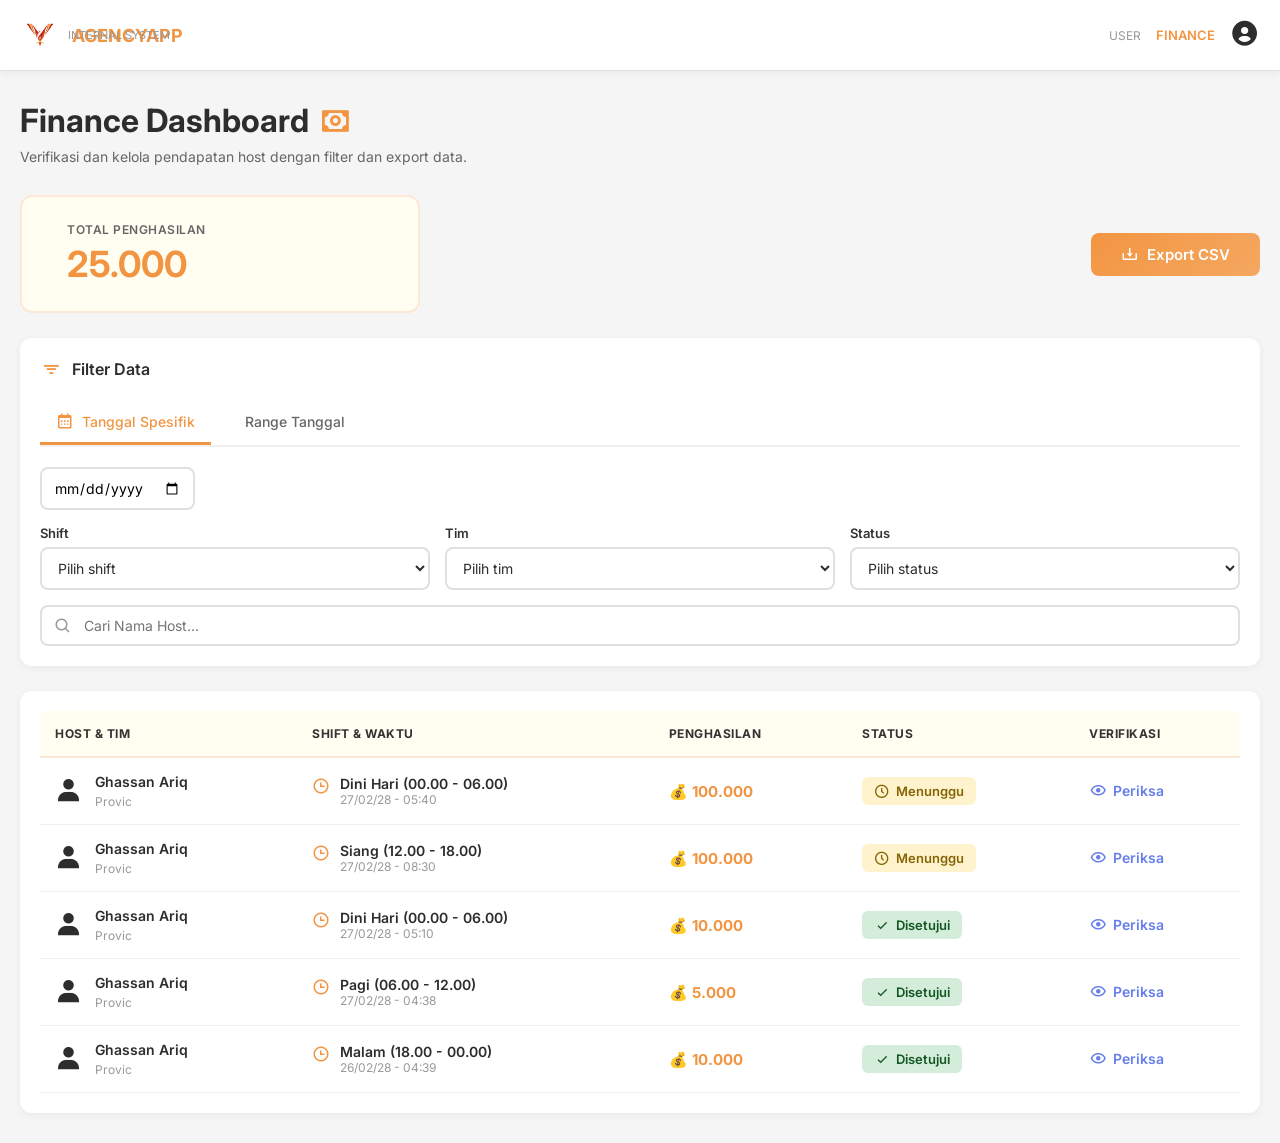
==== finance/index.html @ 7f0474d9 "feat: fix login component bugs" ====
<!DOCTYPE html>
<html lang="en">
<head>
    <meta charset="UTF-8">
    <meta name="viewport" content="width=device-width, initial-scale=1.0">
    <meta name="description" content="Finance Dashboard">
    <title>Finance Dashboard</title>
    <link rel="stylesheet" href="../style/finance.css">
    <link href="https://cdn.boxicons.com/css/boxicons.min.css" rel="stylesheet">
</head>
<body>
    <div class="navbar">
        <div class="navbar-container">
            <div class="navbar-logo">
                <img src="../assets/vermil-logo.png" alt="Vermil Logo" class="logo-img">
                <span>AGENCYAPP</span>
                <p class="navbar-subtitle">INTERNAL SYSTEM</p>
            </div>
            <div class="navbar-right">
                <span class="user-label">User</span>
                <span class="user-name">FINANCE</span>
                <div class="user-avatar">
                    <i class='bx bxs-user-circle'></i>
                </div>
            </div>
        </div>
    </div>

    <div class="container">
        <div class="header">
            <h1>Finance Dashboard <i class='bx bx-money'></i></h1>
            <p class="header-subtitle">Verifikasi dan kelola pendapatan host dengan filter dan export data.</p>
        </div>

        <div class="content">
            <div class="top-section">
                <div class="card total-card">
                    <div class="card-icon">
                        <i class='bx bxs-gem'></i>
                    </div>
                    <div class="card-content">
                        <p class="card-label">TOTAL PENGHASILAN</p>
                        <h2 class="card-amount">25.000</h2>
                    </div>
                </div>

                <button class="export-btn">
                    <i class='bx bx-download'></i>
                    Export CSV
                </button>
            </div>

            <div class="filter-section">
                <div class="filter-header">
                    <i class='bx bx-filter'></i>
                    <h3>Filter Data</h3>
                </div>

                <div class="filter-tabs">
                    <button class="filter-tab active">
                        <i class='bx bx-calendar'></i>
                        Tanggal Spesifik
                    </button>
                    <button class="filter-tab">
                        <i class='bx bx-range'></i>
                        Range Tanggal
                    </button>
                </div>

                <div class="filter-content">
                    <div class="date-input-group">
                        <input type="date" placeholder="Pilih Tanggal" class="date-input">
                    </div>

                    <div class="filter-row">
                        <div class="filter-group">
                            <label>Shift</label>
                            <select class="filter-select">
                                <option>Pilih shift</option>
                                <option>Dini Hari (00.00 - 06.00)</option>
                                <option>Siang (12.00 - 18.00)</option>
                                <option>Malam (18.00 - 00.00)</option>
                            </select>
                        </div>

                        <div class="filter-group">
                            <label>Tim</label>
                            <select class="filter-select">
                                <option>Pilih tim</option>
                                <option>Tim A</option>
                                <option>Tim B</option>
                                <option>Tim C</option>
                            </select>
                        </div>

                        <div class="filter-group">
                            <label>Status</label>
                            <select class="filter-select">
                                <option>Pilih status</option>
                                <option>Menunggu</option>
                                <option>Disetujui</option>
                                <option>Ditolak</option>
                            </select>
                        </div>
                    </div>

                    <div class="search-box">
                        <i class='bx bx-search'></i>
                        <input type="text" placeholder="Cari Nama Host..." class="search-input">
                    </div>
                </div>
            </div>

            <div class="table-section">
                <table class="data-table">
                    <thead>
                        <tr>
                            <th>HOST & TIM</th>
                            <th>SHIFT & WAKTU</th>
                            <th>PENGHASILAN</th>
                            <th>STATUS</th>
                            <th>VERIFIKASI</th>
                        </tr>
                    </thead>
                    <tbody>
                        <tr>
                            <td class="host-cell">
                                <i class='bx bxs-user'></i>
                                <div class="host-info">
                                    <span class="host-name">Ghassan Ariq</span>
                                    <span class="host-team">Provic</span>
                                </div>
                            </td>
                            <td>
                                <div class="shift-info">
                                    <i class='bx bx-time'></i>
                                    <div>
                                        <p class="shift-name">Dini Hari (00.00 - 06.00)</p>
                                        <p class="shift-time">27/02/28 - 05:40</p>
                                    </div>
                                </div>
                            </td>
                            <td>
                                <span class="amount">💰 100.000</span>
                            </td>
                            <td>
                                <span class="status pending">
                                    <i class='bx bx-time-five'></i>
                                    Menunggu
                                </span>
                            </td>
                            <td>
                                <span class="verify">
                                    <i class='bx bx-show'></i>
                                    Periksa
                                </span>
                            </td>
                        </tr>
                        <tr>
                            <td class="host-cell">
                                <i class='bx bxs-user'></i>
                                <div class="host-info">
                                    <span class="host-name">Ghassan Ariq</span>
                                    <span class="host-team">Provic</span>
                                </div>
                            </td>
                            <td>
                                <div class="shift-info">
                                    <i class='bx bx-time'></i>
                                    <div>
                                        <p class="shift-name">Siang (12.00 - 18.00)</p>
                                        <p class="shift-time">27/02/28 - 08:30</p>
                                    </div>
                                </div>
                            </td>
                            <td>
                                <span class="amount">💰 100.000</span>
                            </td>
                            <td>
                                <span class="status pending">
                                    <i class='bx bx-time-five'></i>
                                    Menunggu
                                </span>
                            </td>
                            <td>
                                <span class="verify">
                                    <i class='bx bx-show'></i>
                                    Periksa
                                </span>
                            </td>
                        </tr>
                        <tr>
                            <td class="host-cell">
                                <i class='bx bxs-user'></i>
                                <div class="host-info">
                                    <span class="host-name">Ghassan Ariq</span>
                                    <span class="host-team">Provic</span>
                                </div>
                            </td>
                            <td>
                                <div class="shift-info">
                                    <i class='bx bx-time'></i>
                                    <div>
                                        <p class="shift-name">Dini Hari (00.00 - 06.00)</p>
                                        <p class="shift-time">27/02/28 - 05:10</p>
                                    </div>
                                </div>
                            </td>
                            <td>
                                <span class="amount">💰 10.000</span>
                            </td>
                            <td>
                                <span class="status approved">
                                    <i class='bx bx-check'></i>
                                    Disetujui
                                </span>
                            </td>
                            <td>
                                <span class="verify">
                                    <i class='bx bx-show'></i>
                                    Periksa
                                </span>
                            </td>
                        </tr>
                        <tr>
                            <td class="host-cell">
                                <i class='bx bxs-user'></i>
                                <div class="host-info">
                                    <span class="host-name">Ghassan Ariq</span>
                                    <span class="host-team">Provic</span>
                                </div>
                            </td>
                            <td>
                                <div class="shift-info">
                                    <i class='bx bx-time'></i>
                                    <div>
                                        <p class="shift-name">Pagi (06.00 - 12.00)</p>
                                        <p class="shift-time">27/02/28 - 04:38</p>
                                    </div>
                                </div>
                            </td>
                            <td>
                                <span class="amount">💰 5.000</span>
                            </td>
                            <td>
                                <span class="status approved">
                                    <i class='bx bx-check'></i>
                                    Disetujui
                                </span>
                            </td>
                            <td>
                                <span class="verify">
                                    <i class='bx bx-show'></i>
                                    Periksa
                                </span>
                            </td>
                        </tr>
                        <tr>
                            <td class="host-cell">
                                <i class='bx bxs-user'></i>
                                <div class="host-info">
                                    <span class="host-name">Ghassan Ariq</span>
                                    <span class="host-team">Provic</span>
                                </div>
                            </td>
                            <td>
                                <div class="shift-info">
                                    <i class='bx bx-time'></i>
                                    <div>
                                        <p class="shift-name">Malam (18.00 - 00.00)</p>
                                        <p class="shift-time">26/02/28 - 04:39</p>
                                    </div>
                                </div>
                            </td>
                            <td>
                                <span class="amount">💰 10.000</span>
                            </td>
                            <td>
                                <span class="status approved">
                                    <i class='bx bx-check'></i>
                                    Disetujui
                                </span>
                            </td>
                            <td>
                                <span class="verify">
                                    <i class='bx bx-show'></i>
                                    Periksa
                                </span>
                            </td>
                        </tr>
                    </tbody>
                </table>
            </div>
        </div>
    </div>

    <script>
        const filterTabs = document.querySelectorAll('.filter-tab');
        filterTabs.forEach(tab => {
            tab.addEventListener('click', function() {
                filterTabs.forEach(t => t.classList.remove('active'));
                this.classList.add('active');
            });
        });
    </script>
</body>
</html>
---- style/finance.css ----
@import url('https://fonts.googleapis.com/css2?family=Inter:wght@400;500;600;700&display=swap');

* {
    margin: 0;
    padding: 0;
    box-sizing: border-box;
    font-family: 'Inter', sans-serif;
}

body {
    background: #f5f5f5;
    color: #2d2d2d;
}

.navbar {
    background: #fff;
    border-bottom: 1px solid #e0e0e0;
    padding: 0;
    position: sticky;
    top: 0;
    z-index: 1000;
    box-shadow: 0 2px 8px rgba(0, 0, 0, 0.05);
}

.navbar-container {
    max-width: 1400px;
    margin: 0 auto;
    padding: 15px 20px;
    display: flex;
    justify-content: space-between;
    align-items: center;
}

.navbar-logo {
    display: flex;
    align-items: center;
    gap: 12px;
}

.logo-img {
    height: 40px;
    width: auto;
}

.navbar-logo span {
    font-size: 18px;
    font-weight: 700;
    color: #F29542;
}

.navbar-subtitle {
    font-size: 11px;
    color: #999;
    margin: 0;
    position: absolute;
    top: 28px;
    left: 68px;
}

.navbar-right {
    display: flex;
    align-items: center;
    gap: 15px;
}

.user-label {
    font-size: 12px;
    color: #999;
    text-transform: uppercase;
}

.user-name {
    font-size: 13px;
    font-weight: 600;
    color: #F29542;
}

.user-avatar {
    font-size: 30px;
    color: #2d2d2d;
    cursor: pointer;
    transition: color 0.3s ease;
}

.user-avatar:hover {
    color: #F29542;
}

.container {
    max-width: 1400px;
    margin: 0 auto;
    padding: 30px 20px;
}

.header {
    margin-bottom: 30px;
}

.header h1 {
    font-size: 32px;
    font-weight: 700;
    margin-bottom: 8px;
    display: flex;
    align-items: center;
    gap: 10px;
}

.header h1 i {
    color: #F29542;
    font-size: 32px;
}

.header-subtitle {
    color: #666;
    font-size: 14px;
}

.content {
    display: flex;
    flex-direction: column;
    gap: 25px;
}

.top-section {
    display: flex;
    justify-content: space-between;
    align-items: center;
    gap: 20px;
}

.total-card {
    background: #fffef0;
    border: 2px solid #fde8d8;
    padding: 25px;
    border-radius: 12px;
    display: flex;
    align-items: center;
    gap: 20px;
    flex: 1;
    max-width: 400px;
}

.card-icon {
    font-size: 48px;
    color: #667eea;
}

.card-content {
    flex: 1;
}

.card-label {
    font-size: 12px;
    color: #666;
    text-transform: uppercase;
    font-weight: 600;
    margin-bottom: 5px;
    letter-spacing: 0.5px;
}

.card-amount {
    font-size: 36px;
    font-weight: 700;
    color: #F29542;
}

.export-btn {
    background: linear-gradient(135deg, #F29542 0%, #F5A860 100%);
    color: #fff;
    border: none;
    padding: 12px 30px;
    border-radius: 8px;
    font-size: 15px;
    font-weight: 600;
    cursor: pointer;
    transition: all 0.3s ease;
    display: flex;
    align-items: center;
    gap: 8px;
}

.export-btn:hover {
    background: linear-gradient(135deg, #E6803A 0%, #E89850 100%);
    transform: translateY(-2px);
    box-shadow: 0 4px 15px rgba(242, 149, 66, 0.3);
}

.export-btn:active {
    transform: translateY(0);
}

.export-btn i {
    font-size: 18px;
}

.filter-section {
    background: #fff;
    border-radius: 12px;
    padding: 20px;
    box-shadow: 0 2px 8px rgba(0, 0, 0, 0.05);
}

.filter-header {
    display: flex;
    align-items: center;
    gap: 10px;
    margin-bottom: 20px;
}

.filter-header i {
    font-size: 22px;
    color: #F29542;
}

.filter-header h3 {
    font-size: 16px;
    font-weight: 600;
}

.filter-tabs {
    display: flex;
    gap: 10px;
    margin-bottom: 20px;
    border-bottom: 2px solid #f0f0f0;
}

.filter-tab {
    background: none;
    border: none;
    padding: 12px 16px;
    border-bottom: 3px solid transparent;
    cursor: pointer;
    font-size: 14px;
    font-weight: 500;
    color: #666;
    transition: all 0.3s ease;
    display: flex;
    align-items: center;
    gap: 8px;
}

.filter-tab i {
    font-size: 18px;
}

.filter-tab:hover {
    color: #F29542;
}

.filter-tab.active {
    color: #F29542;
    border-bottom-color: #F29542;
}

.filter-content {
    display: flex;
    flex-direction: column;
    gap: 15px;
}

.date-input-group {
    display: flex;
    gap: 10px;
}

.date-input {
    padding: 10px 12px;
    border: 2px solid #e0e0e0;
    border-radius: 8px;
    font-size: 14px;
    transition: all 0.3s ease;
    cursor: pointer;
}

.date-input:focus {
    outline: none;
    border-color: #F29542;
    box-shadow: 0 0 0 3px rgba(242, 149, 66, 0.1);
}

.filter-row {
    display: grid;
    grid-template-columns: repeat(auto-fit, minmax(200px, 1fr));
    gap: 15px;
}

.filter-group {
    display: flex;
    flex-direction: column;
    gap: 6px;
}

.filter-group label {
    font-size: 13px;
    font-weight: 600;
    color: #333;
}

.filter-select {
    padding: 10px 12px;
    border: 2px solid #e0e0e0;
    border-radius: 8px;
    font-size: 14px;
    background: #fff;
    cursor: pointer;
    transition: all 0.3s ease;
    color: #2d2d2d;
}

.filter-select:focus {
    outline: none;
    border-color: #F29542;
    box-shadow: 0 0 0 3px rgba(242, 149, 66, 0.1);
}

.filter-select:hover {
    border-color: #F29542;
}

.search-box {
    display: flex;
    align-items: center;
    border: 2px solid #e0e0e0;
    border-radius: 8px;
    padding: 0 12px;
    transition: all 0.3s ease;
}

.search-box:focus-within {
    border-color: #F29542;
    box-shadow: 0 0 0 3px rgba(242, 149, 66, 0.1);
}

.search-box i {
    color: #999;
    font-size: 18px;
}

.search-input {
    flex: 1;
    border: none;
    padding: 10px 12px;
    font-size: 14px;
    outline: none;
    background: transparent;
}

.table-section {
    background: #fff;
    border-radius: 12px;
    padding: 20px;
    box-shadow: 0 2px 8px rgba(0, 0, 0, 0.05);
    overflow-x: auto;
}

.data-table {
    width: 100%;
    border-collapse: collapse;
}

.data-table thead {
    background: #fffef0;
    border-bottom: 2px solid #fde8d8;
}

.data-table th {
    padding: 15px;
    text-align: left;
    font-size: 12px;
    font-weight: 700;
    color: #333;
    text-transform: uppercase;
    letter-spacing: 0.5px;
}

.data-table tbody tr {
    border-bottom: 1px solid #f0f0f0;
    transition: background 0.2s ease;
}

.data-table tbody tr:hover {
    background: #fafaf9;
}

.data-table td {
    padding: 15px;
    font-size: 14px;
}

.host-cell {
    display: flex;
    align-items: center;
    gap: 12px;
}

.host-cell i {
    font-size: 28px;
    color: #2d2d2d;
}

.host-info {
    display: flex;
    flex-direction: column;
    gap: 4px;
}

.host-name {
    font-weight: 600;
    color: #2d2d2d;
}

.host-team {
    font-size: 12px;
    color: #999;
}

.shift-info {
    display: flex;
    align-items: flex-start;
    gap: 10px;
}

.shift-info i {
    font-size: 18px;
    color: #F29542;
    flex-shrink: 0;
    margin-top: 2px;
}

.shift-name {
    font-weight: 600;
    color: #2d2d2d;
}

.shift-time {
    font-size: 12px;
    color: #999;
}

.amount {
    font-weight: 700;
    color: #F29542;
    font-size: 15px;
}

.status {
    display: inline-flex;
    align-items: center;
    gap: 6px;
    padding: 6px 12px;
    border-radius: 6px;
    font-size: 13px;
    font-weight: 600;
}

.status i {
    font-size: 16px;
}

.status.pending {
    background: #fff3cd;
    color: #856404;
}

.status.approved {
    background: #d4edda;
    color: #155724;
}

.status.rejected {
    background: #f8d7da;
    color: #721c24;
}

.verify {
    display: inline-flex;
    align-items: center;
    gap: 6px;
    color: #667eea;
    cursor: pointer;
    font-weight: 600;
    transition: all 0.3s ease;
}

.verify:hover {
    color: #F29542;
    transform: scale(1.05);
}

.verify i {
    font-size: 18px;
}

@media (max-width: 1024px) {
    .container {
        padding: 20px 15px;
    }

    .header h1 {
        font-size: 28px;
    }

    .top-section {
        flex-direction: column;
        align-items: stretch;
    }

    .total-card {
        max-width: none;
    }

    .filter-row {
        grid-template-columns: repeat(2, 1fr);
    }

    .data-table th,
    .data-table td {
        padding: 12px;
        font-size: 13px;
    }
}

@media (max-width: 768px) {
    .navbar-container {
        padding: 12px 15px;
    }

    .navbar-logo span {
        font-size: 16px;
    }

    .navbar-subtitle {
        display: none;
    }

    .navbar-right {
        gap: 10px;
    }

    .user-label {
        display: none;
    }

    .header h1 {
        font-size: 24px;
    }

    .header-subtitle {
        font-size: 12px;
    }

    .top-section {
        gap: 15px;
    }

    .total-card {
        padding: 15px;
        gap: 15px;
    }

    .card-icon {
        font-size: 40px;
    }

    .card-amount {
        font-size: 28px;
    }

    .export-btn {
        padding: 10px 20px;
        font-size: 13px;
    }

    .filter-row {
        grid-template-columns: 1fr;
    }

    .data-table {
        font-size: 12px;
    }

    .data-table th,
    .data-table td {
        padding: 10px;
        font-size: 12px;
    }

    .host-cell {
        flex-direction: column;
        align-items: flex-start;
    }

    .host-cell i {
        font-size: 22px;
    }

    .shift-info {
        flex-direction: column;
        gap: 6px;
    }

    .shift-info i {
        display: none;
    }

    .filter-tabs {
        flex-wrap: wrap;
    }

    .filter-tab {
        padding: 8px 12px;
        font-size: 12px;
    }
}

@media (max-width: 480px) {
    .container {
        padding: 15px 12px;
    }

    .header {
        margin-bottom: 20px;
    }

    .header h1 {
        font-size: 20px;
    }

    .header-subtitle {
        font-size: 11px;
    }

    .top-section {
        flex-direction: column;
        gap: 12px;
    }

    .total-card {
        padding: 12px;
        gap: 10px;
        flex-direction: column;
        text-align: center;
    }

    .card-icon {
        font-size: 32px;
    }

    .card-amount {
        font-size: 24px;
    }

    .export-btn {
        width: 100%;
        padding: 10px 15px;
        font-size: 12px;
        justify-content: center;
    }

    .filter-section {
        padding: 15px;
    }

    .filter-header h3 {
        font-size: 14px;
    }

    .filter-tabs {
        gap: 8px;
    }

    .filter-tab {
        padding: 8px 12px;
        font-size: 11px;
    }

    .filter-row {
        grid-template-columns: 1fr;
        gap: 12px;
    }

    .table-section {
        padding: 15px;
    }

    .data-table {
        font-size: 11px;
    }

    .data-table th,
    .data-table td {
        padding: 8px 6px;
    }

    .host-name {
        font-size: 13px;
    }

    .host-team {
        font-size: 11px;
    }

    .shift-name {
        font-size: 13px;
    }

    .shift-time {
        font-size: 11px;
    }

    .amount {
        font-size: 13px;
    }

    .status {
        padding: 4px 8px;
        font-size: 11px;
    }

    .verify {
        font-size: 12px;
    }
}
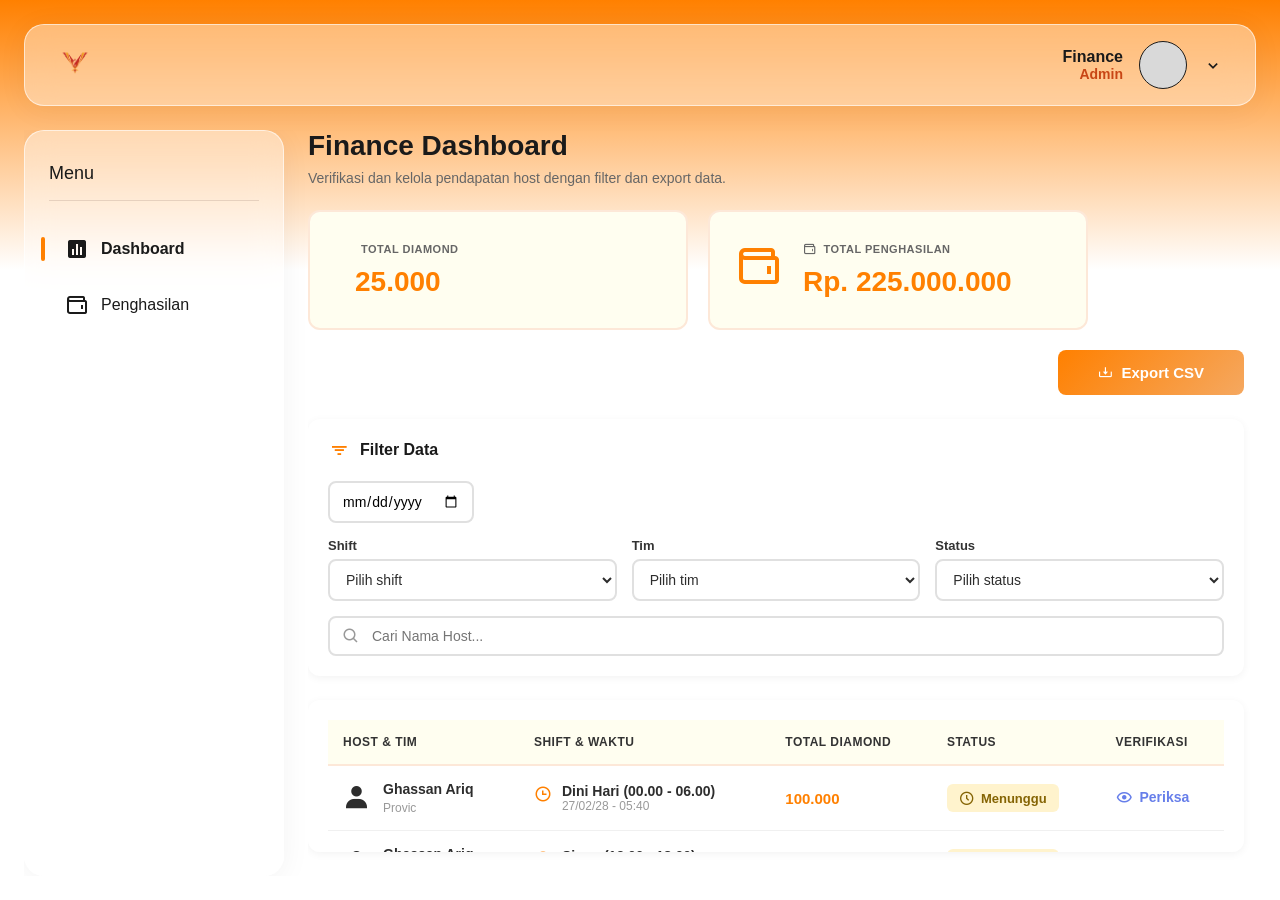
==== commit fff070c2: "feat: added finance pages, dashboard, penghasilan, etc." ====
--- a/finance/index.html
+++ b/finance/index.html
@@ -6,300 +6,455 @@
     <meta name="description" content="Finance Dashboard">
     <title>Finance Dashboard</title>
     <link rel="stylesheet" href="../style/finance.css">
-    <link href="https://cdn.boxicons.com/css/boxicons.min.css" rel="stylesheet">
+    <link href="https://unpkg.com/boxicons@2.1.4/css/boxicons.min.css" rel="stylesheet">
 </head>
 <body>
-    <div class="navbar">
-        <div class="navbar-container">
-            <div class="navbar-logo">
-                <img src="../assets/vermil-logo.png" alt="Vermil Logo" class="logo-img">
-                <span>AGENCYAPP</span>
-                <p class="navbar-subtitle">INTERNAL SYSTEM</p>
+    <div class="dashboard">
+        <header class="topbar">
+            <div class="logo-area" style="display: flex; align-items: center; gap: 12px;">
+                <i class='bx bx-menu menu-toggle' id="mobile-menu-btn" onclick="toggleSidebar()" style="display: none; font-size: 28px; cursor: pointer;"></i>
+                
+                <div class="logo">
+                    <img src="../assets/vermil-logo.png" alt="Vermil Logo" />
+                </div>
             </div>
-            <div class="navbar-right">
-                <span class="user-label">User</span>
-                <span class="user-name">FINANCE</span>
-                <div class="user-avatar">
-                    <i class='bx bxs-user-circle'></i>
-                </div>
+
+            <div class="profile-section">
+                <div class="profile-text">
+                    <span class="name">Finance</span>
+                    <span class="role">Admin</span>
+                </div>
+                <div class="avatar"></div>
+                <i class="bx bx-chevron-down icon-dropdown"></i>
             </div>
+        </header>
+
+        <div class="main-layout">
+            <aside class="sidebar">
+                <h3 class="menu-title">Menu</h3>
+                <hr class="divider" />
+                <nav>
+                    <ul class="nav-list">
+                        <li class="nav-item active" data-tab="dashboard">
+                            <i class="bx bxs-bar-chart-square nav-icon"></i> Dashboard
+                        </li>
+                        <li class="nav-item" data-tab="penghasilan">
+                            <i class="bx bx-wallet nav-icon"></i> Penghasilan
+                        </li>
+                    </ul>
+                </nav>
+            </aside>
+
+            <main class="content">
+                <div class="header">
+                    <h1><span class="tab-content-title">Finance Dashboard</span> <i class='bx bx-gem'></i></h1>
+                    <p class="header-subtitle">Verifikasi dan kelola pendapatan host dengan filter dan export data.</p>
+                </div>
+
+                <div class="top-section dashboard-view">
+                    <div class="card total-card">
+                        <div class="card-icon">
+                            <i class='bx bx-gem'></i>
+                        </div>
+                        <div class="card-content">
+                            <p class="card-label"><i class='bx bx-gem'></i> TOTAL DIAMOND</p>
+                            <h2 class="card-amount">25.000</h2>
+                        </div>
+                    </div>
+
+                    <div class="card total-card">
+                        <div class="card-icon">
+                            <i class='bx bx-wallet'></i>
+                        </div>
+                        <div class="card-content">
+                            <p class="card-label"><i class='bx bx-wallet'></i> TOTAL PENGHASILAN</p>
+                            <h2 class="card-amount">Rp. 225.000.000</h2>
+                        </div>
+                    </div>
+
+                    <button class="export-btn">
+                        <i class='bx bx-download'></i>
+                        Export CSV
+                    </button>
+                </div>
+
+                <div class="top-section penghasilan-view" style="display: none;">
+                    <div class="card total-card">
+                        <div class="card-icon">
+                            <i class='bx bx-wallet'></i>
+                        </div>
+                        <div class="card-content">
+                            <p class="card-label"><i class='bx bx-wallet'></i> TOTAL PENGHASILAN BULAN INI</p>
+                            <h2 class="card-amount">Rp. 225.000.000</h2>
+                        </div>
+                    </div>
+                </div>
+
+                <div class="filter-section dashboard-view">
+                    <div class="filter-header">
+                        <i class='bx bx-filter'></i>
+                        <h3>Filter Data</h3>
+                    </div>
+
+                    <div class="filter-content">
+                        <div class="date-input-group">
+                            <input type="date" placeholder="Pilih Tanggal" class="date-input">
+                        </div>
+
+                        <div class="filter-row">
+                            <div class="filter-group">
+                                <label>Shift</label>
+                                <select class="filter-select">
+                                    <option>Pilih shift</option>
+                                    <option>Dini Hari (00.00 - 06.00)</option>
+                                    <option>Siang (12.00 - 18.00)</option>
+                                    <option>Malam (18.00 - 00.00)</option>
+                                </select>
+                            </div>
+
+                            <div class="filter-group">
+                                <label>Tim</label>
+                                <select class="filter-select">
+                                    <option>Pilih tim</option>
+                                    <option>Tim A</option>
+                                    <option>Tim B</option>
+                                    <option>Tim C</option>
+                                </select>
+                            </div>
+
+                            <div class="filter-group">
+                                <label>Status</label>
+                                <select class="filter-select">
+                                    <option>Pilih status</option>
+                                    <option>Menunggu</option>
+                                    <option>Disetujui</option>
+                                    <option>Ditolak</option>
+                                </select>
+                            </div>
+                        </div>
+
+                        <div class="search-box">
+                            <i class='bx bx-search'></i>
+                            <input type="text" placeholder="Cari Nama Host..." class="search-input">
+                        </div>
+                    </div>
+                </div>
+
+                <div class="table-section dashboard-view">
+                    <table class="data-table">
+                        <thead>
+                            <tr>
+                                <th>HOST & TIM</th>
+                                <th>SHIFT & WAKTU</th>
+                                <th>TOTAL DIAMOND</th>
+                                <th>STATUS</th>
+                                <th>VERIFIKASI</th>
+                            </tr>
+                        </thead>
+                        <tbody>
+                            <tr>
+                                <td class="host-cell">
+                                    <i class='bx bxs-user'></i>
+                                    <div class="host-info">
+                                        <span class="host-name">Ghassan Ariq</span>
+                                        <span class="host-team">Provic</span>
+                                    </div>
+                                </td>
+                                <td>
+                                    <div class="shift-info">
+                                        <i class='bx bx-time'></i>
+                                        <div>
+                                            <p class="shift-name">Dini Hari (00.00 - 06.00)</p>
+                                            <p class="shift-time">27/02/28 - 05:40</p>
+                                        </div>
+                                    </div>
+                                </td>
+                                <td>
+                                    <span class="amount">100.000</span>
+                                </td>
+                                <td>
+                                    <span class="status pending">
+                                        <i class='bx bx-time-five'></i>
+                                        Menunggu
+                                    </span>
+                                </td>
+                                <td>
+                                    <span class="verify">
+                                        <i class='bx bx-show'></i>
+                                        Periksa
+                                    </span>
+                                </td>
+                            </tr>
+                            <tr>
+                                <td class="host-cell">
+                                    <i class='bx bxs-user'></i>
+                                    <div class="host-info">
+                                        <span class="host-name">Ghassan Ariq</span>
+                                        <span class="host-team">Provic</span>
+                                    </div>
+                                </td>
+                                <td>
+                                    <div class="shift-info">
+                                        <i class='bx bx-time'></i>
+                                        <div>
+                                            <p class="shift-name">Siang (12.00 - 18.00)</p>
+                                            <p class="shift-time">27/02/28 - 08:30</p>
+                                        </div>
+                                    </div>
+                                </td>
+                                <td>
+                                    <span class="amount">100.000</span>
+                                </td>
+                                <td>
+                                    <span class="status pending">
+                                        <i class='bx bx-time-five'></i>
+                                        Menunggu
+                                    </span>
+                                </td>
+                                <td>
+                                    <span class="verify">
+                                        <i class='bx bx-show'></i>
+                                        Periksa
+                                    </span>
+                                </td>
+                            </tr>
+                            <tr>
+                                <td class="host-cell">
+                                    <i class='bx bxs-user'></i>
+                                    <div class="host-info">
+                                        <span class="host-name">Ghassan Ariq</span>
+                                        <span class="host-team">Provic</span>
+                                    </div>
+                                </td>
+                                <td>
+                                    <div class="shift-info">
+                                        <i class='bx bx-time'></i>
+                                        <div>
+                                            <p class="shift-name">Dini Hari (00.00 - 06.00)</p>
+                                            <p class="shift-time">27/02/28 - 05:10</p>
+                                        </div>
+                                    </div>
+                                </td>
+                                <td>
+                                    <span class="amount">10.000</span>
+                                </td>
+                                <td>
+                                    <span class="status approved">
+                                        <i class='bx bx-check'></i>
+                                        Disetujui
+                                    </span>
+                                </td>
+                                <td>
+                                    <span class="verify">
+                                        <i class='bx bx-show'></i>
+                                        Periksa
+                                    </span>
+                                </td>
+                            </tr>
+                            <tr>
+                                <td class="host-cell">
+                                    <i class='bx bxs-user'></i>
+                                    <div class="host-info">
+                                        <span class="host-name">Ghassan Ariq</span>
+                                        <span class="host-team">Provic</span>
+                                    </div>
+                                </td>
+                                <td>
+                                    <div class="shift-info">
+                                        <i class='bx bx-time'></i>
+                                        <div>
+                                            <p class="shift-name">Pagi (06.00 - 12.00)</p>
+                                            <p class="shift-time">27/02/28 - 04:38</p>
+                                        </div>
+                                    </div>
+                                </td>
+                                <td>
+                                    <span class="amount">5.000</span>
+                                </td>
+                                <td>
+                                    <span class="status approved">
+                                        <i class='bx bx-check'></i>
+                                        Disetujui
+                                    </span>
+                                </td>
+                                <td>
+                                    <span class="verify">
+                                        <i class='bx bx-show'></i>
+                                        Periksa
+                                    </span>
+                                </td>
+                            </tr>
+                            <tr>
+                                <td class="host-cell">
+                                    <i class='bx bxs-user'></i>
+                                    <div class="host-info">
+                                        <span class="host-name">Ghassan Ariq</span>
+                                        <span class="host-team">Provic</span>
+                                    </div>
+                                </td>
+                                <td>
+                                    <div class="shift-info">
+                                        <i class='bx bx-time'></i>
+                                        <div>
+                                            <p class="shift-name">Malam (18.00 - 00.00)</p>
+                                            <p class="shift-time">26/02/28 - 04:39</p>
+                                        </div>
+                                    </div>
+                                </td>
+                                <td>
+                                    <span class="amount">10.000</span>
+                                </td>
+                                <td>
+                                    <span class="status approved">
+                                        <i class='bx bx-check'></i>
+                                        Disetujui
+                                    </span>
+                                </td>
+                                <td>
+                                    <span class="verify">
+                                        <i class='bx bx-show'></i>
+                                        Periksa
+                                    </span>
+                                </td>
+                            </tr>
+                        </tbody>
+                    </table>
+                </div>
+
+                <div class="table-section penghasilan-view" style="display: none;">
+                    <table class="data-table">
+                        <thead>
+                            <tr>
+                                <th>HOST & TIM</th>
+                                <th>TOTAL DIAMOND</th>
+                                <th>TOTAL JAM</th>
+                                <th>PENGHASILAN</th>
+                            </tr>
+                        </thead>
+                        <tbody>
+                            <tr>
+                                <td class="host-cell">
+                                    <i class='bx bxs-user'></i>
+                                    <div class="host-info">
+                                        <span class="host-name">Ghassan Ariq</span>
+                                        <span class="host-team">Provic</span>
+                                    </div>
+                                </td>
+                                <td>
+                                    <span class="amount">150.000</span>
+                                </td>
+                                <td>
+                                    <span>150 Jam</span>
+                                </td>
+                                <td>
+                                    <span class="amount">Rp. 12.000.000</span>
+                                </td>
+                            </tr>
+                            <tr>
+                                <td class="host-cell">
+                                    <i class='bx bxs-user'></i>
+                                    <div class="host-info">
+                                        <span class="host-name">Rafi Abdillah</span>
+                                        <span class="host-team">Provic</span>
+                                    </div>
+                                </td>
+                                <td>
+                                    <span class="amount">450.000</span>
+                                </td>
+                                <td>
+                                    <span>132 Jam</span>
+                                </td>
+                                <td>
+                                    <span class="amount">Rp. 10.500.000</span>
+                                </td>
+                            </tr>
+                            <tr>
+                                <td class="host-cell">
+                                    <i class='bx bxs-user'></i>
+                                    <div class="host-info">
+                                        <span class="host-name">Dina Kusuma</span>
+                                        <span class="host-team">Provic</span>
+                                    </div>
+                                </td>
+                                <td>
+                                    <span class="amount">250.000</span>
+                                </td>
+                                <td>
+                                    <span>109 Jam</span>
+                                </td>
+                                <td>
+                                    <span class="amount">Rp. 9.625.000</span>
+                                </td>
+                            </tr>
+                            <tr>
+                                <td class="host-cell">
+                                    <i class='bx bxs-user'></i>
+                                    <div class="host-info">
+                                        <span class="host-name">Budi Santoso</span>
+                                        <span class="host-team">Provic</span>
+                                    </div>
+                                </td>
+                                <td>
+                                    <span class="amount">720.000</span>
+                                </td>
+                                <td>
+                                    <span>123 Jam</span>
+                                </td>
+                                <td>
+                                    <span class="amount">Rp. 11.750.000</span>
+                                </td>
+                            </tr>
+                            <tr>
+                                <td class="host-cell">
+                                    <i class='bx bxs-user'></i>
+                                    <div class="host-info">
+                                        <span class="host-name">Maya Pratama</span>
+                                        <span class="host-team">Provic</span>
+                                    </div>
+                                </td>
+                                <td>
+                                    <span class="amount">455.000</span>
+                                </td>
+                                <td>
+                                    <span>117 Jam</span>
+                                </td>
+                                <td>
+                                    <span class="amount">Rp. 11.375.000</span>
+                                </td>
+                            </tr>
+                        </tbody>
+                    </table>
+                </div>
+            </main>
         </div>
     </div>
 
-    <div class="container">
-        <div class="header">
-            <h1>Finance Dashboard <i class='bx bx-money'></i></h1>
-            <p class="header-subtitle">Verifikasi dan kelola pendapatan host dengan filter dan export data.</p>
-        </div>
-
-        <div class="content">
-            <div class="top-section">
-                <div class="card total-card">
-                    <div class="card-icon">
-                        <i class='bx bxs-gem'></i>
-                    </div>
-                    <div class="card-content">
-                        <p class="card-label">TOTAL PENGHASILAN</p>
-                        <h2 class="card-amount">25.000</h2>
-                    </div>
-                </div>
-
-                <button class="export-btn">
-                    <i class='bx bx-download'></i>
-                    Export CSV
-                </button>
-            </div>
-
-            <div class="filter-section">
-                <div class="filter-header">
-                    <i class='bx bx-filter'></i>
-                    <h3>Filter Data</h3>
-                </div>
-
-                <div class="filter-tabs">
-                    <button class="filter-tab active">
-                        <i class='bx bx-calendar'></i>
-                        Tanggal Spesifik
-                    </button>
-                    <button class="filter-tab">
-                        <i class='bx bx-range'></i>
-                        Range Tanggal
-                    </button>
-                </div>
-
-                <div class="filter-content">
-                    <div class="date-input-group">
-                        <input type="date" placeholder="Pilih Tanggal" class="date-input">
-                    </div>
-
-                    <div class="filter-row">
-                        <div class="filter-group">
-                            <label>Shift</label>
-                            <select class="filter-select">
-                                <option>Pilih shift</option>
-                                <option>Dini Hari (00.00 - 06.00)</option>
-                                <option>Siang (12.00 - 18.00)</option>
-                                <option>Malam (18.00 - 00.00)</option>
-                            </select>
-                        </div>
-
-                        <div class="filter-group">
-                            <label>Tim</label>
-                            <select class="filter-select">
-                                <option>Pilih tim</option>
-                                <option>Tim A</option>
-                                <option>Tim B</option>
-                                <option>Tim C</option>
-                            </select>
-                        </div>
-
-                        <div class="filter-group">
-                            <label>Status</label>
-                            <select class="filter-select">
-                                <option>Pilih status</option>
-                                <option>Menunggu</option>
-                                <option>Disetujui</option>
-                                <option>Ditolak</option>
-                            </select>
-                        </div>
-                    </div>
-
-                    <div class="search-box">
-                        <i class='bx bx-search'></i>
-                        <input type="text" placeholder="Cari Nama Host..." class="search-input">
-                    </div>
-                </div>
-            </div>
-
-            <div class="table-section">
-                <table class="data-table">
-                    <thead>
-                        <tr>
-                            <th>HOST & TIM</th>
-                            <th>SHIFT & WAKTU</th>
-                            <th>PENGHASILAN</th>
-                            <th>STATUS</th>
-                            <th>VERIFIKASI</th>
-                        </tr>
-                    </thead>
-                    <tbody>
-                        <tr>
-                            <td class="host-cell">
-                                <i class='bx bxs-user'></i>
-                                <div class="host-info">
-                                    <span class="host-name">Ghassan Ariq</span>
-                                    <span class="host-team">Provic</span>
-                                </div>
-                            </td>
-                            <td>
-                                <div class="shift-info">
-                                    <i class='bx bx-time'></i>
-                                    <div>
-                                        <p class="shift-name">Dini Hari (00.00 - 06.00)</p>
-                                        <p class="shift-time">27/02/28 - 05:40</p>
-                                    </div>
-                                </div>
-                            </td>
-                            <td>
-                                <span class="amount">💰 100.000</span>
-                            </td>
-                            <td>
-                                <span class="status pending">
-                                    <i class='bx bx-time-five'></i>
-                                    Menunggu
-                                </span>
-                            </td>
-                            <td>
-                                <span class="verify">
-                                    <i class='bx bx-show'></i>
-                                    Periksa
-                                </span>
-                            </td>
-                        </tr>
-                        <tr>
-                            <td class="host-cell">
-                                <i class='bx bxs-user'></i>
-                                <div class="host-info">
-                                    <span class="host-name">Ghassan Ariq</span>
-                                    <span class="host-team">Provic</span>
-                                </div>
-                            </td>
-                            <td>
-                                <div class="shift-info">
-                                    <i class='bx bx-time'></i>
-                                    <div>
-                                        <p class="shift-name">Siang (12.00 - 18.00)</p>
-                                        <p class="shift-time">27/02/28 - 08:30</p>
-                                    </div>
-                                </div>
-                            </td>
-                            <td>
-                                <span class="amount">💰 100.000</span>
-                            </td>
-                            <td>
-                                <span class="status pending">
-                                    <i class='bx bx-time-five'></i>
-                                    Menunggu
-                                </span>
-                            </td>
-                            <td>
-                                <span class="verify">
-                                    <i class='bx bx-show'></i>
-                                    Periksa
-                                </span>
-                            </td>
-                        </tr>
-                        <tr>
-                            <td class="host-cell">
-                                <i class='bx bxs-user'></i>
-                                <div class="host-info">
-                                    <span class="host-name">Ghassan Ariq</span>
-                                    <span class="host-team">Provic</span>
-                                </div>
-                            </td>
-                            <td>
-                                <div class="shift-info">
-                                    <i class='bx bx-time'></i>
-                                    <div>
-                                        <p class="shift-name">Dini Hari (00.00 - 06.00)</p>
-                                        <p class="shift-time">27/02/28 - 05:10</p>
-                                    </div>
-                                </div>
-                            </td>
-                            <td>
-                                <span class="amount">💰 10.000</span>
-                            </td>
-                            <td>
-                                <span class="status approved">
-                                    <i class='bx bx-check'></i>
-                                    Disetujui
-                                </span>
-                            </td>
-                            <td>
-                                <span class="verify">
-                                    <i class='bx bx-show'></i>
-                                    Periksa
-                                </span>
-                            </td>
-                        </tr>
-                        <tr>
-                            <td class="host-cell">
-                                <i class='bx bxs-user'></i>
-                                <div class="host-info">
-                                    <span class="host-name">Ghassan Ariq</span>
-                                    <span class="host-team">Provic</span>
-                                </div>
-                            </td>
-                            <td>
-                                <div class="shift-info">
-                                    <i class='bx bx-time'></i>
-                                    <div>
-                                        <p class="shift-name">Pagi (06.00 - 12.00)</p>
-                                        <p class="shift-time">27/02/28 - 04:38</p>
-                                    </div>
-                                </div>
-                            </td>
-                            <td>
-                                <span class="amount">💰 5.000</span>
-                            </td>
-                            <td>
-                                <span class="status approved">
-                                    <i class='bx bx-check'></i>
-                                    Disetujui
-                                </span>
-                            </td>
-                            <td>
-                                <span class="verify">
-                                    <i class='bx bx-show'></i>
-                                    Periksa
-                                </span>
-                            </td>
-                        </tr>
-                        <tr>
-                            <td class="host-cell">
-                                <i class='bx bxs-user'></i>
-                                <div class="host-info">
-                                    <span class="host-name">Ghassan Ariq</span>
-                                    <span class="host-team">Provic</span>
-                                </div>
-                            </td>
-                            <td>
-                                <div class="shift-info">
-                                    <i class='bx bx-time'></i>
-                                    <div>
-                                        <p class="shift-name">Malam (18.00 - 00.00)</p>
-                                        <p class="shift-time">26/02/28 - 04:39</p>
-                                    </div>
-                                </div>
-                            </td>
-                            <td>
-                                <span class="amount">💰 10.000</span>
-                            </td>
-                            <td>
-                                <span class="status approved">
-                                    <i class='bx bx-check'></i>
-                                    Disetujui
-                                </span>
-                            </td>
-                            <td>
-                                <span class="verify">
-                                    <i class='bx bx-show'></i>
-                                    Periksa
-                                </span>
-                            </td>
-                        </tr>
-                    </tbody>
-                </table>
-            </div>
-        </div>
-    </div>
-
     <script>
-        const filterTabs = document.querySelectorAll('.filter-tab');
-        filterTabs.forEach(tab => {
-            tab.addEventListener('click', function() {
-                filterTabs.forEach(t => t.classList.remove('active'));
+        function toggleSidebar() {
+            const sidebar = document.querySelector('.sidebar');
+            sidebar.classList.toggle('show');
+        }
+
+        const navItems = document.querySelectorAll('.nav-item');
+        navItems.forEach(item => {
+            item.addEventListener('click', function() {
+                navItems.forEach(i => i.classList.remove('active'));
                 this.classList.add('active');
+                
+                const tabName = this.getAttribute('data-tab');
+                
+                document.querySelectorAll('.dashboard-view').forEach(el => {
+                    el.style.display = tabName === 'dashboard' ? '' : 'none';
+                });
+                
+                document.querySelectorAll('.penghasilan-view').forEach(el => {
+                    el.style.display = tabName === 'penghasilan' ? '' : 'none';
+                });
+
+                const titleEl = document.querySelector('.tab-content-title');
+                if (titleEl) {
+                    titleEl.textContent = tabName === 'penghasilan' ? 'Penghasilan' : 'Finance Dashboard';
+                }
             });
         });
     </script>
--- a/style/finance.css
+++ b/style/finance.css
@@ -1,723 +1,795 @@
-@import url('https://fonts.googleapis.com/css2?family=Inter:wght@400;500;600;700&display=swap');
-
 * {
-    margin: 0;
-    padding: 0;
-    box-sizing: border-box;
-    font-family: 'Inter', sans-serif;
+  margin: 0;
+  padding: 0;
+  box-sizing: border-box;
+  font-family: "Inter", "Segoe UI", sans-serif;
+}
+
+:root {
+  --orange-primary: #ff8000;
+  --orange-light: #fdf4eb;
+  --text-dark: #1a1a1a;
+  --text-gray: #4a4a4a;
+  --border-radius: 16px;
+  --shadow: 0px 4px 10px rgba(0, 0, 0, 0.05);
 }
 
 body {
-    background: #f5f5f5;
-    color: #2d2d2d;
-}
-
-.navbar {
-    background: #fff;
-    border-bottom: 1px solid #e0e0e0;
-    padding: 0;
-    position: sticky;
+  margin: 0;
+  padding: 24px;
+  height: 100vh;
+  overflow: hidden;
+  box-sizing: border-box;
+  background: linear-gradient(to bottom, #ff8000 0%, #ffffff 30%, #ffffff 100%);
+  color: var(--text-dark);
+}
+
+.dashboard {
+  max-width: 1400px;
+  margin: 0 auto;
+  display: flex;
+  flex-direction: column;
+  gap: 24px;
+  height: 100%;
+}
+
+.topbar {
+  background: rgba(255, 255, 255, 0.4);
+  border: 1px solid rgba(255, 255, 255, 0.6);
+  box-shadow: 0 4px 30px rgba(0, 0, 0, 0.05);
+  border-radius: 20px;
+  backdrop-filter: blur(15px);
+  -webkit-backdrop-filter: blur(15px);
+  display: flex;
+  justify-content: space-between;
+  align-items: center;
+  padding: 16px 32px;
+  flex-shrink: 0;
+}
+
+.topbar .logo img {
+  height: 36px;
+}
+
+.profile-section {
+  display: flex;
+  align-items: center;
+  gap: 16px;
+}
+
+.profile-text {
+  display: flex;
+  flex-direction: column;
+  text-align: right;
+}
+
+.profile-text .name {
+  font-weight: 700;
+  font-size: 16px;
+}
+
+.profile-text .role {
+  color: #c84615;
+  font-weight: 600;
+  font-size: 14px;
+}
+
+.avatar {
+  width: 48px;
+  height: 48px;
+  background-color: #d9d9d9;
+  border: 1px solid #1a1a1a;
+  border-radius: 50%;
+}
+
+.icon-dropdown {
+  font-size: 20px;
+  cursor: pointer;
+}
+
+.main-layout {
+  flex: 1;
+  overflow: hidden;
+  display: flex;
+  gap: 24px;
+  align-items: flex-start;
+}
+
+.sidebar {
+  width: 260px;
+  padding: 32px 24px;
+  height: 100%;
+  background: rgba(255, 255, 255, 0.4);
+  border: 1px solid rgba(255, 255, 255, 0.6);
+  box-shadow: 0 4px 30px rgba(0, 0, 0, 0.05);
+  border-radius: 20px;
+  backdrop-filter: blur(15px);
+  -webkit-backdrop-filter: blur(15px);
+  overflow-y: auto;
+  flex-shrink: 0;
+}
+
+.menu-title {
+  font-size: 18px;
+  font-weight: 500;
+  margin-bottom: 16px;
+}
+
+.divider {
+  border: none;
+  border-top: 1px solid #e6d0be;
+  margin-bottom: 24px;
+}
+
+.nav-list {
+  list-style: none;
+}
+
+.nav-item {
+  display: flex;
+  align-items: center;
+  gap: 12px;
+  padding: 12px 0 12px 16px;
+  margin-bottom: 8px;
+  font-size: 16px;
+  cursor: pointer;
+  position: relative;
+  color: var(--text-dark);
+  transition: all 0.3s ease;
+}
+
+.nav-item.active {
+  font-weight: 600;
+}
+
+.nav-item.active::before {
+  content: "";
+  position: absolute;
+  left: -8px;
+  top: 50%;
+  transform: translateY(-50%);
+  height: 24px;
+  width: 4px;
+  background-color: var(--orange-primary);
+  border-radius: 4px;
+}
+
+.nav-icon {
+  font-size: 24px;
+  color: #1a1a1a;
+}
+
+.content {
+  flex: 1;
+  display: flex;
+  flex-direction: column;
+  gap: 24px;
+  height: 100%;
+  overflow-y: auto;
+  padding-right: 12px;
+  padding-bottom: 24px;
+}
+
+.content::-webkit-scrollbar {
+  width: 8px;
+}
+
+.content::-webkit-scrollbar-track {
+  background: transparent;
+}
+
+.content::-webkit-scrollbar-thumb {
+  background: rgba(240, 142, 62, 0.5);
+  border-radius: 10px;
+}
+
+.header {
+  margin-bottom: 0;
+}
+
+.header h1 {
+  font-size: 28px;
+  font-weight: 700;
+  margin-bottom: 8px;
+  display: flex;
+  align-items: center;
+  gap: 10px;
+}
+
+.header h1 i {
+  color: var(--orange-primary);
+  font-size: 28px;
+}
+
+.header-subtitle {
+  color: #666;
+  font-size: 14px;
+}
+
+.top-section {
+  display: flex;
+  justify-content: flex-start;
+  align-items: center;
+  gap: 20px;
+  flex-wrap: wrap;
+}
+
+.total-card {
+  background: #fffef0;
+  border: 2px solid #fde8d8;
+  padding: 25px;
+  border-radius: 12px;
+  display: flex;
+  align-items: center;
+  gap: 20px;
+  flex: 0 1 380px;
+  min-height: 120px;
+}
+
+.card-icon {
+  font-size: 48px;
+  color: var(--orange-primary);
+  flex-shrink: 0;
+}
+
+.card-content {
+  flex: 1;
+  min-width: 0;
+}
+
+.card-label {
+  font-size: 11px;
+  color: #666;
+  text-transform: uppercase;
+  font-weight: 600;
+  margin-bottom: 8px;
+  letter-spacing: 0.5px;
+  display: flex;
+  align-items: center;
+  gap: 6px;
+  line-height: 1.4;
+}
+
+.card-label i {
+  font-size: 14px;
+  flex-shrink: 0;
+}
+
+.card-amount {
+  font-size: 28px;
+  font-weight: 700;
+  color: var(--orange-primary);
+  line-height: 1.2;
+  word-break: break-word;
+}
+
+.export-btn {
+  background: linear-gradient(135deg, var(--orange-primary) 0%, #f5a860 100%);
+  color: #fff;
+  border: none;
+  padding: 14px 40px;
+  border-radius: 8px;
+  font-size: 15px;
+  font-weight: 600;
+  cursor: pointer;
+  transition: all 0.3s ease;
+  display: flex;
+  align-items: center;
+  gap: 8px;
+  margin-left: auto;
+  height: fit-content;
+  white-space: nowrap;
+}
+
+.export-btn:hover {
+  background: linear-gradient(135deg, #e6803a 0%, #e89850 100%);
+  transform: translateY(-2px);
+  box-shadow: 0 4px 15px rgba(242, 149, 66, 0.3);
+}
+
+.export-btn:active {
+  transform: translateY(0);
+}
+
+.filter-section {
+  background: #fff;
+  border-radius: 12px;
+  padding: 20px;
+  box-shadow: 0 2px 8px rgba(0, 0, 0, 0.05);
+}
+
+.filter-header {
+  display: flex;
+  align-items: center;
+  gap: 10px;
+  margin-bottom: 20px;
+}
+
+.filter-header i {
+  font-size: 22px;
+  color: var(--orange-primary);
+}
+
+.filter-header h3 {
+  font-size: 16px;
+  font-weight: 600;
+}
+
+.filter-tabs {
+  display: flex;
+  gap: 10px;
+  margin-bottom: 20px;
+  border-bottom: 2px solid #f0f0f0;
+}
+
+.filter-tab {
+  background: none;
+  border: none;
+  padding: 12px 16px;
+  border-bottom: 3px solid transparent;
+  cursor: pointer;
+  font-size: 14px;
+  font-weight: 500;
+  color: #666;
+  transition: all 0.3s ease;
+  display: flex;
+  align-items: center;
+  gap: 8px;
+}
+
+.filter-tab i {
+  font-size: 18px;
+}
+
+.filter-tab:hover {
+  color: var(--orange-primary);
+}
+
+.filter-tab.active {
+  color: var(--orange-primary);
+  border-bottom-color: var(--orange-primary);
+}
+
+.filter-content {
+  display: flex;
+  flex-direction: column;
+  gap: 15px;
+}
+
+.date-input-group {
+  display: flex;
+  gap: 10px;
+}
+
+.date-input {
+  padding: 10px 12px;
+  border: 2px solid #e0e0e0;
+  border-radius: 8px;
+  font-size: 14px;
+  transition: all 0.3s ease;
+  cursor: pointer;
+}
+
+.date-input:focus {
+  outline: none;
+  border-color: var(--orange-primary);
+  box-shadow: 0 0 0 3px rgba(255, 128, 0, 0.1);
+}
+
+.filter-row {
+  display: grid;
+  grid-template-columns: repeat(auto-fit, minmax(200px, 1fr));
+  gap: 15px;
+}
+
+.filter-group {
+  display: flex;
+  flex-direction: column;
+  gap: 6px;
+}
+
+.filter-group label {
+  font-size: 13px;
+  font-weight: 600;
+  color: #333;
+}
+
+.filter-select {
+  padding: 10px 12px;
+  border: 2px solid #e0e0e0;
+  border-radius: 8px;
+  font-size: 14px;
+  background: #fff;
+  cursor: pointer;
+  transition: all 0.3s ease;
+  color: #2d2d2d;
+}
+
+.filter-select:focus {
+  outline: none;
+  border-color: var(--orange-primary);
+  box-shadow: 0 0 0 3px rgba(255, 128, 0, 0.1);
+}
+
+.filter-select:hover {
+  border-color: var(--orange-primary);
+}
+
+.search-box {
+  display: flex;
+  align-items: center;
+  border: 2px solid #e0e0e0;
+  border-radius: 8px;
+  padding: 0 12px;
+  transition: all 0.3s ease;
+}
+
+.search-box:focus-within {
+  border-color: var(--orange-primary);
+  box-shadow: 0 0 0 3px rgba(255, 128, 0, 0.1);
+}
+
+.search-box i {
+  color: #999;
+  font-size: 18px;
+}
+
+.search-input {
+  flex: 1;
+  border: none;
+  padding: 10px 12px;
+  font-size: 14px;
+  outline: none;
+  background: transparent;
+}
+
+.table-section {
+  background: #fff;
+  border-radius: 12px;
+  padding: 20px;
+  box-shadow: 0 2px 8px rgba(0, 0, 0, 0.05);
+  overflow-x: auto;
+}
+
+.data-table {
+  width: 100%;
+  border-collapse: collapse;
+}
+
+.data-table thead {
+  background: #fffef0;
+  border-bottom: 2px solid #fde8d8;
+}
+
+.data-table th {
+  padding: 15px;
+  text-align: left;
+  font-size: 12px;
+  font-weight: 700;
+  color: #333;
+  text-transform: uppercase;
+  letter-spacing: 0.5px;
+}
+
+.data-table tbody tr {
+  border-bottom: 1px solid #f0f0f0;
+  transition: background 0.2s ease;
+}
+
+.data-table tbody tr:hover {
+  background: #fafaf9;
+}
+
+.data-table td {
+  padding: 15px;
+  font-size: 14px;
+}
+
+.host-cell {
+  display: flex;
+  align-items: center;
+  gap: 12px;
+}
+
+.host-cell i {
+  font-size: 28px;
+  color: #2d2d2d;
+}
+
+.host-info {
+  display: flex;
+  flex-direction: column;
+  gap: 4px;
+}
+
+.host-name {
+  font-weight: 600;
+  color: #2d2d2d;
+}
+
+.host-team {
+  font-size: 12px;
+  color: #999;
+}
+
+.shift-info {
+  display: flex;
+  align-items: flex-start;
+  gap: 10px;
+}
+
+.shift-info i {
+  font-size: 18px;
+  color: var(--orange-primary);
+  flex-shrink: 0;
+  margin-top: 2px;
+}
+
+.shift-name {
+  font-weight: 600;
+  color: #2d2d2d;
+}
+
+.shift-time {
+  font-size: 12px;
+  color: #999;
+}
+
+.amount {
+  font-weight: 700;
+  color: var(--orange-primary);
+  font-size: 15px;
+}
+
+.status {
+  display: inline-flex;
+  align-items: center;
+  gap: 6px;
+  padding: 6px 12px;
+  border-radius: 6px;
+  font-size: 13px;
+  font-weight: 600;
+}
+
+.status i {
+  font-size: 16px;
+}
+
+.status.pending {
+  background: #fff3cd;
+  color: #856404;
+}
+
+.status.approved {
+  background: #d4edda;
+  color: #155724;
+}
+
+.status.rejected {
+  background: #f8d7da;
+  color: #721c24;
+}
+
+.verify {
+  display: inline-flex;
+  align-items: center;
+  gap: 6px;
+  color: #667eea;
+  cursor: pointer;
+  font-weight: 600;
+  transition: all 0.3s ease;
+}
+
+.verify:hover {
+  color: var(--orange-primary);
+  transform: scale(1.05);
+}
+
+.verify i {
+  font-size: 18px;
+}
+
+/* --- TABLET (Layar medium, maks 992px) --- */
+@media (max-width: 992px) {
+  .sidebar {
+    width: 220px;
+    padding: 24px 16px;
+  }
+  
+  .main-layout {
+    gap: 16px;
+  }
+  
+  .topbar {
+    padding: 16px 24px;
+  }
+}
+
+/* --- MOBILE (Layar kecil, maks 768px) --- */
+@media (max-width: 768px) {
+  body {
+    padding: 16px;
+  }
+  
+  .dashboard {
+    gap: 16px;
+  }
+
+  .topbar {
+    padding: 12px 16px;
+  }
+  
+  .profile-text {
+    display: none;
+  }
+
+  .logo img {
+    height: 28px;
+  }
+
+  .menu-toggle {
+    display: block !important; 
+  }
+
+  .sidebar {
+    position: fixed;
     top: 0;
+    left: -100%;
+    height: 100vh;
+    width: 260px;
     z-index: 1000;
-    box-shadow: 0 2px 8px rgba(0, 0, 0, 0.05);
-}
-
-.navbar-container {
-    max-width: 1400px;
-    margin: 0 auto;
-    padding: 15px 20px;
-    display: flex;
-    justify-content: space-between;
-    align-items: center;
-}
-
-.navbar-logo {
-    display: flex;
-    align-items: center;
+    border-radius: 0 20px 20px 0;
+    transition: left 0.3s ease-in-out;
+    background: rgba(255, 255, 255, 0.7); 
+  }
+
+  .sidebar.show {
+    left: 0;
+  }
+
+  .top-section {
+    flex-direction: column;
+    align-items: stretch;
+  }
+
+  .total-card {
+    flex: 1;
+    max-width: none;
+  }
+
+  .filter-row {
+    grid-template-columns: 1fr;
+  }
+  
+  .content {
+    padding-right: 0;
+  }
+
+  .data-table th,
+  .data-table td {
+    padding: 12px;
+    font-size: 13px;
+  }
+
+  .header h1 {
+    font-size: 22px;
+  }
+
+  .export-btn {
+    margin-left: 0;
+    width: 100%;
+  }
+}
+
+@media (max-width: 480px) {
+  body {
+    padding: 12px;
+  }
+
+  .dashboard {
     gap: 12px;
-}
-
-.logo-img {
-    height: 40px;
-    width: auto;
-}
-
-.navbar-logo span {
+  }
+
+  .topbar {
+    padding: 10px 12px;
+  }
+
+  .header h1 {
     font-size: 18px;
-    font-weight: 700;
-    color: #F29542;
-}
-
-.navbar-subtitle {
+  }
+
+  .header-subtitle {
+    font-size: 12px;
+  }
+
+  .top-section {
+    flex-direction: column;
+    gap: 12px;
+  }
+
+  .total-card {
+    padding: 12px;
+    gap: 10px;
+    flex-direction: column;
+    text-align: center;
+  }
+
+  .card-icon {
+    font-size: 32px;
+  }
+
+  .card-amount {
+    font-size: 24px;
+  }
+
+  .export-btn {
+    width: 100%;
+    padding: 10px 15px;
+    font-size: 12px;
+    justify-content: center;
+  }
+
+  .filter-section {
+    padding: 15px;
+  }
+
+  .filter-header h3 {
+    font-size: 14px;
+  }
+
+  .filter-tabs {
+    gap: 8px;
+  }
+
+  .filter-tab {
+    padding: 8px 12px;
     font-size: 11px;
-    color: #999;
-    margin: 0;
-    position: absolute;
-    top: 28px;
-    left: 68px;
-}
-
-.navbar-right {
-    display: flex;
-    align-items: center;
-    gap: 15px;
-}
-
-.user-label {
+  }
+
+  .filter-row {
+    grid-template-columns: 1fr;
+    gap: 12px;
+  }
+
+  .table-section {
+    padding: 15px;
+  }
+
+  .data-table {
+    font-size: 11px;
+  }
+
+  .data-table th,
+  .data-table td {
+    padding: 8px 6px;
+  }
+
+  .host-name {
+    font-size: 13px;
+  }
+
+  .host-team {
+    font-size: 11px;
+  }
+
+  .shift-name {
+    font-size: 13px;
+  }
+
+  .shift-time {
+    font-size: 11px;
+  }
+
+  .amount {
+    font-size: 13px;
+  }
+
+  .status {
+    padding: 4px 8px;
+    font-size: 11px;
+  }
+
+  .verify {
     font-size: 12px;
-    color: #999;
-    text-transform: uppercase;
-}
-
-.user-name {
-    font-size: 13px;
-    font-weight: 600;
-    color: #F29542;
-}
-
-.user-avatar {
-    font-size: 30px;
-    color: #2d2d2d;
-    cursor: pointer;
-    transition: color 0.3s ease;
-}
-
-.user-avatar:hover {
-    color: #F29542;
-}
-
-.container {
-    max-width: 1400px;
-    margin: 0 auto;
-    padding: 30px 20px;
-}
-
-.header {
-    margin-bottom: 30px;
-}
-
-.header h1 {
-    font-size: 32px;
-    font-weight: 700;
-    margin-bottom: 8px;
-    display: flex;
-    align-items: center;
-    gap: 10px;
-}
-
-.header h1 i {
-    color: #F29542;
-    font-size: 32px;
-}
-
-.header-subtitle {
-    color: #666;
-    font-size: 14px;
-}
-
-.content {
-    display: flex;
-    flex-direction: column;
-    gap: 25px;
-}
-
-.top-section {
-    display: flex;
-    justify-content: space-between;
-    align-items: center;
-    gap: 20px;
-}
-
-.total-card {
-    background: #fffef0;
-    border: 2px solid #fde8d8;
-    padding: 25px;
-    border-radius: 12px;
-    display: flex;
-    align-items: center;
-    gap: 20px;
-    flex: 1;
-    max-width: 400px;
-}
-
-.card-icon {
-    font-size: 48px;
-    color: #667eea;
-}
-
-.card-content {
-    flex: 1;
-}
-
-.card-label {
-    font-size: 12px;
-    color: #666;
-    text-transform: uppercase;
-    font-weight: 600;
-    margin-bottom: 5px;
-    letter-spacing: 0.5px;
-}
-
-.card-amount {
-    font-size: 36px;
-    font-weight: 700;
-    color: #F29542;
-}
-
-.export-btn {
-    background: linear-gradient(135deg, #F29542 0%, #F5A860 100%);
-    color: #fff;
-    border: none;
-    padding: 12px 30px;
-    border-radius: 8px;
-    font-size: 15px;
-    font-weight: 600;
-    cursor: pointer;
-    transition: all 0.3s ease;
-    display: flex;
-    align-items: center;
-    gap: 8px;
-}
-
-.export-btn:hover {
-    background: linear-gradient(135deg, #E6803A 0%, #E89850 100%);
-    transform: translateY(-2px);
-    box-shadow: 0 4px 15px rgba(242, 149, 66, 0.3);
-}
-
-.export-btn:active {
-    transform: translateY(0);
-}
-
-.export-btn i {
-    font-size: 18px;
-}
-
-.filter-section {
-    background: #fff;
-    border-radius: 12px;
-    padding: 20px;
-    box-shadow: 0 2px 8px rgba(0, 0, 0, 0.05);
-}
-
-.filter-header {
-    display: flex;
-    align-items: center;
-    gap: 10px;
-    margin-bottom: 20px;
-}
-
-.filter-header i {
-    font-size: 22px;
-    color: #F29542;
-}
-
-.filter-header h3 {
-    font-size: 16px;
-    font-weight: 600;
-}
-
-.filter-tabs {
-    display: flex;
-    gap: 10px;
-    margin-bottom: 20px;
-    border-bottom: 2px solid #f0f0f0;
-}
-
-.filter-tab {
-    background: none;
-    border: none;
-    padding: 12px 16px;
-    border-bottom: 3px solid transparent;
-    cursor: pointer;
-    font-size: 14px;
-    font-weight: 500;
-    color: #666;
-    transition: all 0.3s ease;
-    display: flex;
-    align-items: center;
-    gap: 8px;
-}
-
-.filter-tab i {
-    font-size: 18px;
-}
-
-.filter-tab:hover {
-    color: #F29542;
-}
-
-.filter-tab.active {
-    color: #F29542;
-    border-bottom-color: #F29542;
-}
-
-.filter-content {
-    display: flex;
-    flex-direction: column;
-    gap: 15px;
-}
-
-.date-input-group {
-    display: flex;
-    gap: 10px;
-}
-
-.date-input {
-    padding: 10px 12px;
-    border: 2px solid #e0e0e0;
-    border-radius: 8px;
-    font-size: 14px;
-    transition: all 0.3s ease;
-    cursor: pointer;
-}
-
-.date-input:focus {
-    outline: none;
-    border-color: #F29542;
-    box-shadow: 0 0 0 3px rgba(242, 149, 66, 0.1);
-}
-
-.filter-row {
-    display: grid;
-    grid-template-columns: repeat(auto-fit, minmax(200px, 1fr));
-    gap: 15px;
-}
-
-.filter-group {
-    display: flex;
-    flex-direction: column;
-    gap: 6px;
-}
-
-.filter-group label {
-    font-size: 13px;
-    font-weight: 600;
-    color: #333;
-}
-
-.filter-select {
-    padding: 10px 12px;
-    border: 2px solid #e0e0e0;
-    border-radius: 8px;
-    font-size: 14px;
-    background: #fff;
-    cursor: pointer;
-    transition: all 0.3s ease;
-    color: #2d2d2d;
-}
-
-.filter-select:focus {
-    outline: none;
-    border-color: #F29542;
-    box-shadow: 0 0 0 3px rgba(242, 149, 66, 0.1);
-}
-
-.filter-select:hover {
-    border-color: #F29542;
-}
-
-.search-box {
-    display: flex;
-    align-items: center;
-    border: 2px solid #e0e0e0;
-    border-radius: 8px;
-    padding: 0 12px;
-    transition: all 0.3s ease;
-}
-
-.search-box:focus-within {
-    border-color: #F29542;
-    box-shadow: 0 0 0 3px rgba(242, 149, 66, 0.1);
-}
-
-.search-box i {
-    color: #999;
-    font-size: 18px;
-}
-
-.search-input {
-    flex: 1;
-    border: none;
-    padding: 10px 12px;
-    font-size: 14px;
-    outline: none;
-    background: transparent;
-}
-
-.table-section {
-    background: #fff;
-    border-radius: 12px;
-    padding: 20px;
-    box-shadow: 0 2px 8px rgba(0, 0, 0, 0.05);
-    overflow-x: auto;
-}
-
-.data-table {
-    width: 100%;
-    border-collapse: collapse;
-}
-
-.data-table thead {
-    background: #fffef0;
-    border-bottom: 2px solid #fde8d8;
-}
-
-.data-table th {
-    padding: 15px;
-    text-align: left;
-    font-size: 12px;
-    font-weight: 700;
-    color: #333;
-    text-transform: uppercase;
-    letter-spacing: 0.5px;
-}
-
-.data-table tbody tr {
-    border-bottom: 1px solid #f0f0f0;
-    transition: background 0.2s ease;
-}
-
-.data-table tbody tr:hover {
-    background: #fafaf9;
-}
-
-.data-table td {
-    padding: 15px;
-    font-size: 14px;
-}
-
-.host-cell {
-    display: flex;
-    align-items: center;
-    gap: 12px;
-}
-
-.host-cell i {
-    font-size: 28px;
-    color: #2d2d2d;
-}
-
-.host-info {
-    display: flex;
-    flex-direction: column;
-    gap: 4px;
-}
-
-.host-name {
-    font-weight: 600;
-    color: #2d2d2d;
-}
-
-.host-team {
-    font-size: 12px;
-    color: #999;
-}
-
-.shift-info {
-    display: flex;
-    align-items: flex-start;
-    gap: 10px;
-}
-
-.shift-info i {
-    font-size: 18px;
-    color: #F29542;
-    flex-shrink: 0;
-    margin-top: 2px;
-}
-
-.shift-name {
-    font-weight: 600;
-    color: #2d2d2d;
-}
-
-.shift-time {
-    font-size: 12px;
-    color: #999;
-}
-
-.amount {
-    font-weight: 700;
-    color: #F29542;
-    font-size: 15px;
-}
-
-.status {
-    display: inline-flex;
-    align-items: center;
-    gap: 6px;
-    padding: 6px 12px;
-    border-radius: 6px;
-    font-size: 13px;
-    font-weight: 600;
-}
-
-.status i {
-    font-size: 16px;
-}
-
-.status.pending {
-    background: #fff3cd;
-    color: #856404;
-}
-
-.status.approved {
-    background: #d4edda;
-    color: #155724;
-}
-
-.status.rejected {
-    background: #f8d7da;
-    color: #721c24;
-}
-
-.verify {
-    display: inline-flex;
-    align-items: center;
-    gap: 6px;
-    color: #667eea;
-    cursor: pointer;
-    font-weight: 600;
-    transition: all 0.3s ease;
-}
-
-.verify:hover {
-    color: #F29542;
-    transform: scale(1.05);
-}
-
-.verify i {
-    font-size: 18px;
-}
-
-@media (max-width: 1024px) {
-    .container {
-        padding: 20px 15px;
-    }
-
-    .header h1 {
-        font-size: 28px;
-    }
-
-    .top-section {
-        flex-direction: column;
-        align-items: stretch;
-    }
-
-    .total-card {
-        max-width: none;
-    }
-
-    .filter-row {
-        grid-template-columns: repeat(2, 1fr);
-    }
-
-    .data-table th,
-    .data-table td {
-        padding: 12px;
-        font-size: 13px;
-    }
-}
-
-@media (max-width: 768px) {
-    .navbar-container {
-        padding: 12px 15px;
-    }
-
-    .navbar-logo span {
-        font-size: 16px;
-    }
-
-    .navbar-subtitle {
-        display: none;
-    }
-
-    .navbar-right {
-        gap: 10px;
-    }
-
-    .user-label {
-        display: none;
-    }
-
-    .header h1 {
-        font-size: 24px;
-    }
-
-    .header-subtitle {
-        font-size: 12px;
-    }
-
-    .top-section {
-        gap: 15px;
-    }
-
-    .total-card {
-        padding: 15px;
-        gap: 15px;
-    }
-
-    .card-icon {
-        font-size: 40px;
-    }
-
-    .card-amount {
-        font-size: 28px;
-    }
-
-    .export-btn {
-        padding: 10px 20px;
-        font-size: 13px;
-    }
-
-    .filter-row {
-        grid-template-columns: 1fr;
-    }
-
-    .data-table {
-        font-size: 12px;
-    }
-
-    .data-table th,
-    .data-table td {
-        padding: 10px;
-        font-size: 12px;
-    }
-
-    .host-cell {
-        flex-direction: column;
-        align-items: flex-start;
-    }
-
-    .host-cell i {
-        font-size: 22px;
-    }
-
-    .shift-info {
-        flex-direction: column;
-        gap: 6px;
-    }
-
-    .shift-info i {
-        display: none;
-    }
-
-    .filter-tabs {
-        flex-wrap: wrap;
-    }
-
-    .filter-tab {
-        padding: 8px 12px;
-        font-size: 12px;
-    }
-}
-
-@media (max-width: 480px) {
-    .container {
-        padding: 15px 12px;
-    }
-
-    .header {
-        margin-bottom: 20px;
-    }
-
-    .header h1 {
-        font-size: 20px;
-    }
-
-    .header-subtitle {
-        font-size: 11px;
-    }
-
-    .top-section {
-        flex-direction: column;
-        gap: 12px;
-    }
-
-    .total-card {
-        padding: 12px;
-        gap: 10px;
-        flex-direction: column;
-        text-align: center;
-    }
-
-    .card-icon {
-        font-size: 32px;
-    }
-
-    .card-amount {
-        font-size: 24px;
-    }
-
-    .export-btn {
-        width: 100%;
-        padding: 10px 15px;
-        font-size: 12px;
-        justify-content: center;
-    }
-
-    .filter-section {
-        padding: 15px;
-    }
-
-    .filter-header h3 {
-        font-size: 14px;
-    }
-
-    .filter-tabs {
-        gap: 8px;
-    }
-
-    .filter-tab {
-        padding: 8px 12px;
-        font-size: 11px;
-    }
-
-    .filter-row {
-        grid-template-columns: 1fr;
-        gap: 12px;
-    }
-
-    .table-section {
-        padding: 15px;
-    }
-
-    .data-table {
-        font-size: 11px;
-    }
-
-    .data-table th,
-    .data-table td {
-        padding: 8px 6px;
-    }
-
-    .host-name {
-        font-size: 13px;
-    }
-
-    .host-team {
-        font-size: 11px;
-    }
-
-    .shift-name {
-        font-size: 13px;
-    }
-
-    .shift-time {
-        font-size: 11px;
-    }
-
-    .amount {
-        font-size: 13px;
-    }
-
-    .status {
-        padding: 4px 8px;
-        font-size: 11px;
-    }
-
-    .verify {
-        font-size: 12px;
-    }
-}
+  }
+}
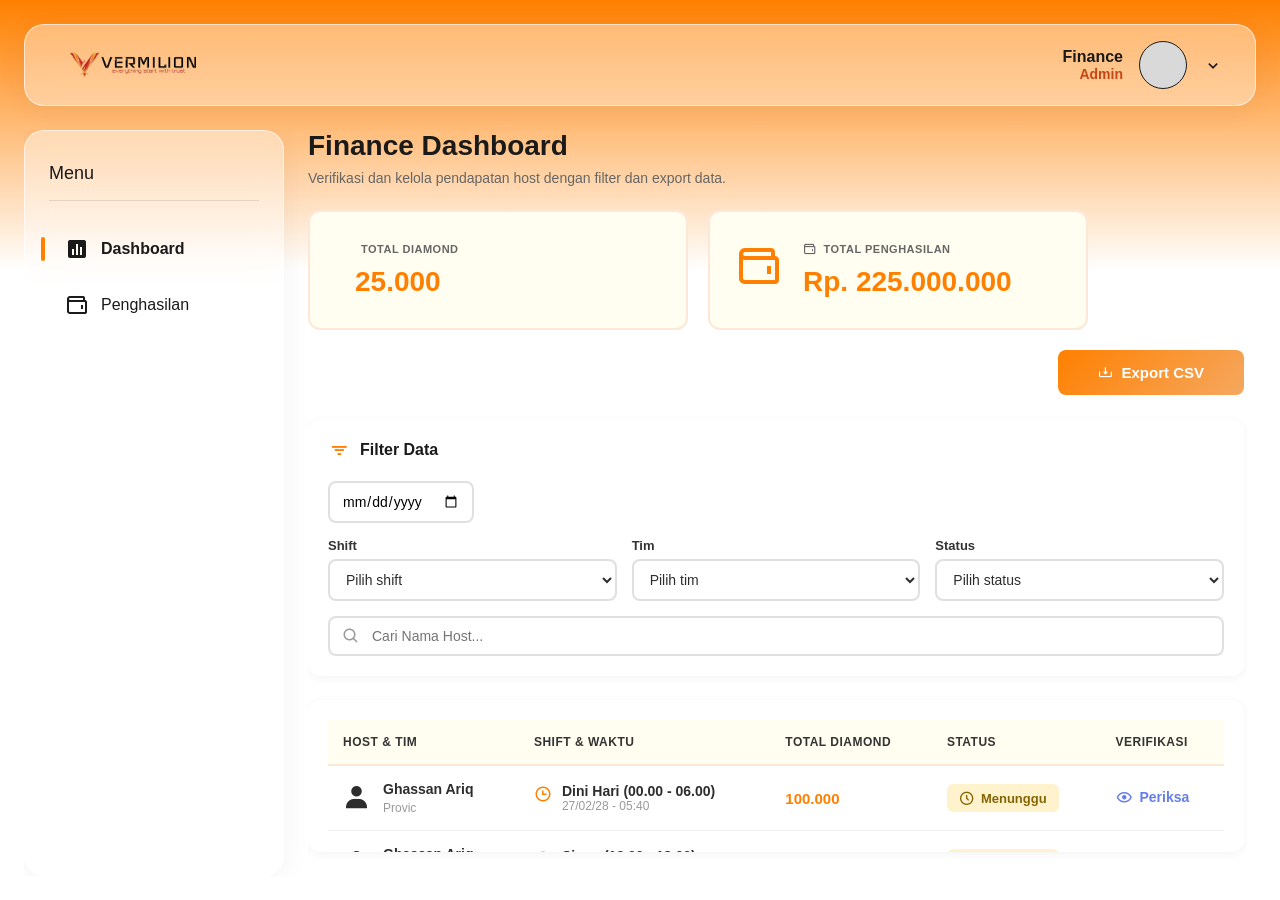
==== commit cc2da48b: "feat: add form laporan" ====
--- a/finance/index.html
+++ b/finance/index.html
@@ -15,7 +15,7 @@
                 <i class='bx bx-menu menu-toggle' id="mobile-menu-btn" onclick="toggleSidebar()" style="display: none; font-size: 28px; cursor: pointer;"></i>
                 
                 <div class="logo">
-                    <img src="../assets/vermil-logo.png" alt="Vermil Logo" />
+                    <img src="../assets/logovermiloren.png" alt="Vermil Logo" />
                 </div>
             </div>
 
@@ -106,9 +106,10 @@
                                 <label>Shift</label>
                                 <select class="filter-select">
                                     <option>Pilih shift</option>
-                                    <option>Dini Hari (00.00 - 06.00)</option>
-                                    <option>Siang (12.00 - 18.00)</option>
-                                    <option>Malam (18.00 - 00.00)</option>
+                                    <option>00.00 - 06.00</option>
+                                    <option>12.00 - 18.00</option>
+                                    <option>12.00 - 18.00</option>
+                                    <option>18.00 - 00.00</option>
                                 </select>
                             </div>
 
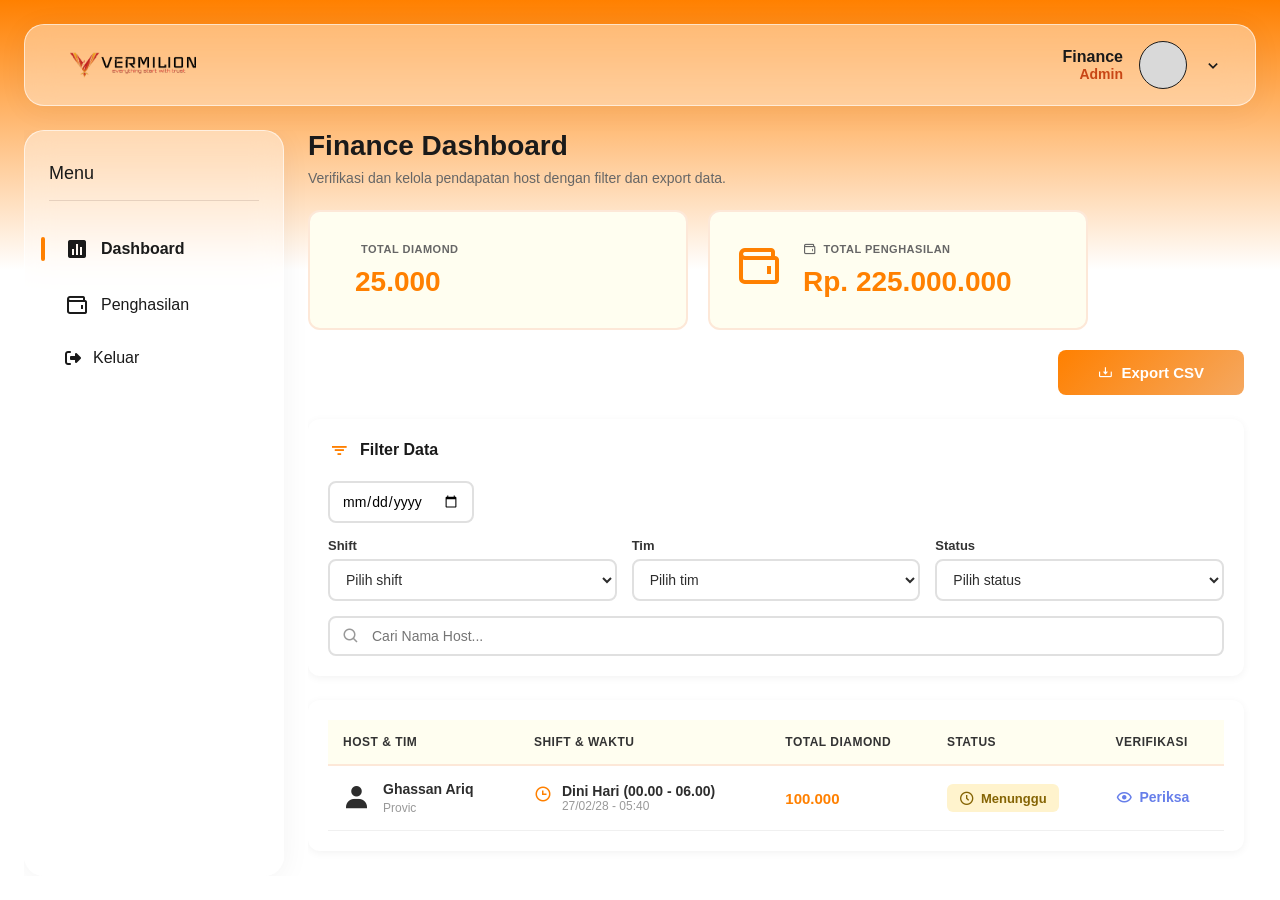
==== commit 307471dc: "feat: host page, finance, login  adjustment" ====
--- a/finance/index.html
+++ b/finance/index.html
@@ -1,463 +1,79 @@
-<!DOCTYPE html>
+<!doctype html>
 <html lang="en">
-<head>
-    <meta charset="UTF-8">
-    <meta name="viewport" content="width=device-width, initial-scale=1.0">
-    <meta name="description" content="Finance Dashboard">
+  <head>
+    <meta charset="UTF-8" />
+    <meta name="viewport" content="width=device-width, initial-scale=1.0" />
+    <meta name="description" content="Finance Dashboard" />
     <title>Finance Dashboard</title>
-    <link rel="stylesheet" href="../style/finance.css">
-    <link href="https://unpkg.com/boxicons@2.1.4/css/boxicons.min.css" rel="stylesheet">
-</head>
-<body>
+    <link rel="stylesheet" href="../style/finance.css" />
+    <link
+      href="https://unpkg.com/boxicons@2.1.4/css/boxicons.min.css"
+      rel="stylesheet"
+    />
+    <link
+      rel="stylesheet"
+      href="https://cdnjs.cloudflare.com/ajax/libs/font-awesome/6.5.0/css/all.min.css"
+    />
+  </head>
+  <body>
     <div class="dashboard">
-        <header class="topbar">
-            <div class="logo-area" style="display: flex; align-items: center; gap: 12px;">
-                <i class='bx bx-menu menu-toggle' id="mobile-menu-btn" onclick="toggleSidebar()" style="display: none; font-size: 28px; cursor: pointer;"></i>
-                
-                <div class="logo">
-                    <img src="../assets/logovermiloren.png" alt="Vermil Logo" />
-                </div>
-            </div>
+      <header class="topbar">
+        <div
+          class="logo-area"
+          style="display: flex; align-items: center; gap: 12px"
+        >
+          <i
+            class="bx bx-menu menu-toggle"
+            id="mobile-menu-btn"
+            onclick="toggleSidebar()"
+            style="display: none; font-size: 28px; cursor: pointer"
+          ></i>
+          <div class="logo">
+            <img src="../assets/logovermiloren.png" alt="Vermil Logo" />
+          </div>
+        </div>
 
-            <div class="profile-section">
-                <div class="profile-text">
-                    <span class="name">Finance</span>
-                    <span class="role">Admin</span>
-                </div>
-                <div class="avatar"></div>
-                <i class="bx bx-chevron-down icon-dropdown"></i>
-            </div>
-        </header>
+        <div class="profile-section">
+          <div class="profile-text">
+            <span class="name">Finance</span>
+            <span class="role">Admin</span>
+          </div>
+          <div class="avatar"></div>
+          <i class="bx bx-chevron-down icon-dropdown"></i>
+        </div>
+      </header>
 
-        <div class="main-layout">
-            <aside class="sidebar">
-                <h3 class="menu-title">Menu</h3>
-                <hr class="divider" />
-                <nav>
-                    <ul class="nav-list">
-                        <li class="nav-item active" data-tab="dashboard">
-                            <i class="bx bxs-bar-chart-square nav-icon"></i> Dashboard
-                        </li>
-                        <li class="nav-item" data-tab="penghasilan">
-                            <i class="bx bx-wallet nav-icon"></i> Penghasilan
-                        </li>
-                    </ul>
-                </nav>
-            </aside>
+      <div class="main-layout">
+        <aside class="sidebar">
+          <h3 class="menu-title">Menu</h3>
+          <hr class="divider" />
+          <nav>
+            <ul class="nav-list">
+              <li
+                class="nav-item active"
+                onclick="loadPage('beranda.html', this)"
+              >
+                <i class="bx bxs-bar-chart-square nav-icon"></i> Dashboard
+              </li>
+              <li class="nav-item" onclick="loadPage('penghasilan.html', this)">
+                <i class="bx bx-wallet nav-icon"></i> Penghasilan
+              </li>
+              <li class="nav-item">
+                <i class="fa-solid fa-right-from-bracket nav-icon-fa"></i>
+                <a
+                  href="../login.html"
+                  style="color: inherit; text-decoration: none"
+                  >Keluar</a
+                >
+              </li>
+            </ul>
+          </nav>
+        </aside>
 
-            <main class="content">
-                <div class="header">
-                    <h1><span class="tab-content-title">Finance Dashboard</span> <i class='bx bx-gem'></i></h1>
-                    <p class="header-subtitle">Verifikasi dan kelola pendapatan host dengan filter dan export data.</p>
-                </div>
-
-                <div class="top-section dashboard-view">
-                    <div class="card total-card">
-                        <div class="card-icon">
-                            <i class='bx bx-gem'></i>
-                        </div>
-                        <div class="card-content">
-                            <p class="card-label"><i class='bx bx-gem'></i> TOTAL DIAMOND</p>
-                            <h2 class="card-amount">25.000</h2>
-                        </div>
-                    </div>
-
-                    <div class="card total-card">
-                        <div class="card-icon">
-                            <i class='bx bx-wallet'></i>
-                        </div>
-                        <div class="card-content">
-                            <p class="card-label"><i class='bx bx-wallet'></i> TOTAL PENGHASILAN</p>
-                            <h2 class="card-amount">Rp. 225.000.000</h2>
-                        </div>
-                    </div>
-
-                    <button class="export-btn">
-                        <i class='bx bx-download'></i>
-                        Export CSV
-                    </button>
-                </div>
-
-                <div class="top-section penghasilan-view" style="display: none;">
-                    <div class="card total-card">
-                        <div class="card-icon">
-                            <i class='bx bx-wallet'></i>
-                        </div>
-                        <div class="card-content">
-                            <p class="card-label"><i class='bx bx-wallet'></i> TOTAL PENGHASILAN BULAN INI</p>
-                            <h2 class="card-amount">Rp. 225.000.000</h2>
-                        </div>
-                    </div>
-                </div>
-
-                <div class="filter-section dashboard-view">
-                    <div class="filter-header">
-                        <i class='bx bx-filter'></i>
-                        <h3>Filter Data</h3>
-                    </div>
-
-                    <div class="filter-content">
-                        <div class="date-input-group">
-                            <input type="date" placeholder="Pilih Tanggal" class="date-input">
-                        </div>
-
-                        <div class="filter-row">
-                            <div class="filter-group">
-                                <label>Shift</label>
-                                <select class="filter-select">
-                                    <option>Pilih shift</option>
-                                    <option>00.00 - 06.00</option>
-                                    <option>12.00 - 18.00</option>
-                                    <option>12.00 - 18.00</option>
-                                    <option>18.00 - 00.00</option>
-                                </select>
-                            </div>
-
-                            <div class="filter-group">
-                                <label>Tim</label>
-                                <select class="filter-select">
-                                    <option>Pilih tim</option>
-                                    <option>Tim A</option>
-                                    <option>Tim B</option>
-                                    <option>Tim C</option>
-                                </select>
-                            </div>
-
-                            <div class="filter-group">
-                                <label>Status</label>
-                                <select class="filter-select">
-                                    <option>Pilih status</option>
-                                    <option>Menunggu</option>
-                                    <option>Disetujui</option>
-                                    <option>Ditolak</option>
-                                </select>
-                            </div>
-                        </div>
-
-                        <div class="search-box">
-                            <i class='bx bx-search'></i>
-                            <input type="text" placeholder="Cari Nama Host..." class="search-input">
-                        </div>
-                    </div>
-                </div>
-
-                <div class="table-section dashboard-view">
-                    <table class="data-table">
-                        <thead>
-                            <tr>
-                                <th>HOST & TIM</th>
-                                <th>SHIFT & WAKTU</th>
-                                <th>TOTAL DIAMOND</th>
-                                <th>STATUS</th>
-                                <th>VERIFIKASI</th>
-                            </tr>
-                        </thead>
-                        <tbody>
-                            <tr>
-                                <td class="host-cell">
-                                    <i class='bx bxs-user'></i>
-                                    <div class="host-info">
-                                        <span class="host-name">Ghassan Ariq</span>
-                                        <span class="host-team">Provic</span>
-                                    </div>
-                                </td>
-                                <td>
-                                    <div class="shift-info">
-                                        <i class='bx bx-time'></i>
-                                        <div>
-                                            <p class="shift-name">Dini Hari (00.00 - 06.00)</p>
-                                            <p class="shift-time">27/02/28 - 05:40</p>
-                                        </div>
-                                    </div>
-                                </td>
-                                <td>
-                                    <span class="amount">100.000</span>
-                                </td>
-                                <td>
-                                    <span class="status pending">
-                                        <i class='bx bx-time-five'></i>
-                                        Menunggu
-                                    </span>
-                                </td>
-                                <td>
-                                    <span class="verify">
-                                        <i class='bx bx-show'></i>
-                                        Periksa
-                                    </span>
-                                </td>
-                            </tr>
-                            <tr>
-                                <td class="host-cell">
-                                    <i class='bx bxs-user'></i>
-                                    <div class="host-info">
-                                        <span class="host-name">Ghassan Ariq</span>
-                                        <span class="host-team">Provic</span>
-                                    </div>
-                                </td>
-                                <td>
-                                    <div class="shift-info">
-                                        <i class='bx bx-time'></i>
-                                        <div>
-                                            <p class="shift-name">Siang (12.00 - 18.00)</p>
-                                            <p class="shift-time">27/02/28 - 08:30</p>
-                                        </div>
-                                    </div>
-                                </td>
-                                <td>
-                                    <span class="amount">100.000</span>
-                                </td>
-                                <td>
-                                    <span class="status pending">
-                                        <i class='bx bx-time-five'></i>
-                                        Menunggu
-                                    </span>
-                                </td>
-                                <td>
-                                    <span class="verify">
-                                        <i class='bx bx-show'></i>
-                                        Periksa
-                                    </span>
-                                </td>
-                            </tr>
-                            <tr>
-                                <td class="host-cell">
-                                    <i class='bx bxs-user'></i>
-                                    <div class="host-info">
-                                        <span class="host-name">Ghassan Ariq</span>
-                                        <span class="host-team">Provic</span>
-                                    </div>
-                                </td>
-                                <td>
-                                    <div class="shift-info">
-                                        <i class='bx bx-time'></i>
-                                        <div>
-                                            <p class="shift-name">Dini Hari (00.00 - 06.00)</p>
-                                            <p class="shift-time">27/02/28 - 05:10</p>
-                                        </div>
-                                    </div>
-                                </td>
-                                <td>
-                                    <span class="amount">10.000</span>
-                                </td>
-                                <td>
-                                    <span class="status approved">
-                                        <i class='bx bx-check'></i>
-                                        Disetujui
-                                    </span>
-                                </td>
-                                <td>
-                                    <span class="verify">
-                                        <i class='bx bx-show'></i>
-                                        Periksa
-                                    </span>
-                                </td>
-                            </tr>
-                            <tr>
-                                <td class="host-cell">
-                                    <i class='bx bxs-user'></i>
-                                    <div class="host-info">
-                                        <span class="host-name">Ghassan Ariq</span>
-                                        <span class="host-team">Provic</span>
-                                    </div>
-                                </td>
-                                <td>
-                                    <div class="shift-info">
-                                        <i class='bx bx-time'></i>
-                                        <div>
-                                            <p class="shift-name">Pagi (06.00 - 12.00)</p>
-                                            <p class="shift-time">27/02/28 - 04:38</p>
-                                        </div>
-                                    </div>
-                                </td>
-                                <td>
-                                    <span class="amount">5.000</span>
-                                </td>
-                                <td>
-                                    <span class="status approved">
-                                        <i class='bx bx-check'></i>
-                                        Disetujui
-                                    </span>
-                                </td>
-                                <td>
-                                    <span class="verify">
-                                        <i class='bx bx-show'></i>
-                                        Periksa
-                                    </span>
-                                </td>
-                            </tr>
-                            <tr>
-                                <td class="host-cell">
-                                    <i class='bx bxs-user'></i>
-                                    <div class="host-info">
-                                        <span class="host-name">Ghassan Ariq</span>
-                                        <span class="host-team">Provic</span>
-                                    </div>
-                                </td>
-                                <td>
-                                    <div class="shift-info">
-                                        <i class='bx bx-time'></i>
-                                        <div>
-                                            <p class="shift-name">Malam (18.00 - 00.00)</p>
-                                            <p class="shift-time">26/02/28 - 04:39</p>
-                                        </div>
-                                    </div>
-                                </td>
-                                <td>
-                                    <span class="amount">10.000</span>
-                                </td>
-                                <td>
-                                    <span class="status approved">
-                                        <i class='bx bx-check'></i>
-                                        Disetujui
-                                    </span>
-                                </td>
-                                <td>
-                                    <span class="verify">
-                                        <i class='bx bx-show'></i>
-                                        Periksa
-                                    </span>
-                                </td>
-                            </tr>
-                        </tbody>
-                    </table>
-                </div>
-
-                <div class="table-section penghasilan-view" style="display: none;">
-                    <table class="data-table">
-                        <thead>
-                            <tr>
-                                <th>HOST & TIM</th>
-                                <th>TOTAL DIAMOND</th>
-                                <th>TOTAL JAM</th>
-                                <th>PENGHASILAN</th>
-                            </tr>
-                        </thead>
-                        <tbody>
-                            <tr>
-                                <td class="host-cell">
-                                    <i class='bx bxs-user'></i>
-                                    <div class="host-info">
-                                        <span class="host-name">Ghassan Ariq</span>
-                                        <span class="host-team">Provic</span>
-                                    </div>
-                                </td>
-                                <td>
-                                    <span class="amount">150.000</span>
-                                </td>
-                                <td>
-                                    <span>150 Jam</span>
-                                </td>
-                                <td>
-                                    <span class="amount">Rp. 12.000.000</span>
-                                </td>
-                            </tr>
-                            <tr>
-                                <td class="host-cell">
-                                    <i class='bx bxs-user'></i>
-                                    <div class="host-info">
-                                        <span class="host-name">Rafi Abdillah</span>
-                                        <span class="host-team">Provic</span>
-                                    </div>
-                                </td>
-                                <td>
-                                    <span class="amount">450.000</span>
-                                </td>
-                                <td>
-                                    <span>132 Jam</span>
-                                </td>
-                                <td>
-                                    <span class="amount">Rp. 10.500.000</span>
-                                </td>
-                            </tr>
-                            <tr>
-                                <td class="host-cell">
-                                    <i class='bx bxs-user'></i>
-                                    <div class="host-info">
-                                        <span class="host-name">Dina Kusuma</span>
-                                        <span class="host-team">Provic</span>
-                                    </div>
-                                </td>
-                                <td>
-                                    <span class="amount">250.000</span>
-                                </td>
-                                <td>
-                                    <span>109 Jam</span>
-                                </td>
-                                <td>
-                                    <span class="amount">Rp. 9.625.000</span>
-                                </td>
-                            </tr>
-                            <tr>
-                                <td class="host-cell">
-                                    <i class='bx bxs-user'></i>
-                                    <div class="host-info">
-                                        <span class="host-name">Budi Santoso</span>
-                                        <span class="host-team">Provic</span>
-                                    </div>
-                                </td>
-                                <td>
-                                    <span class="amount">720.000</span>
-                                </td>
-                                <td>
-                                    <span>123 Jam</span>
-                                </td>
-                                <td>
-                                    <span class="amount">Rp. 11.750.000</span>
-                                </td>
-                            </tr>
-                            <tr>
-                                <td class="host-cell">
-                                    <i class='bx bxs-user'></i>
-                                    <div class="host-info">
-                                        <span class="host-name">Maya Pratama</span>
-                                        <span class="host-team">Provic</span>
-                                    </div>
-                                </td>
-                                <td>
-                                    <span class="amount">455.000</span>
-                                </td>
-                                <td>
-                                    <span>117 Jam</span>
-                                </td>
-                                <td>
-                                    <span class="amount">Rp. 11.375.000</span>
-                                </td>
-                            </tr>
-                        </tbody>
-                    </table>
-                </div>
-            </main>
-        </div>
+        <main class="content" id="main-content"></main>
+      </div>
     </div>
 
-    <script>
-        function toggleSidebar() {
-            const sidebar = document.querySelector('.sidebar');
-            sidebar.classList.toggle('show');
-        }
-
-        const navItems = document.querySelectorAll('.nav-item');
-        navItems.forEach(item => {
-            item.addEventListener('click', function() {
-                navItems.forEach(i => i.classList.remove('active'));
-                this.classList.add('active');
-                
-                const tabName = this.getAttribute('data-tab');
-                
-                document.querySelectorAll('.dashboard-view').forEach(el => {
-                    el.style.display = tabName === 'dashboard' ? '' : 'none';
-                });
-                
-                document.querySelectorAll('.penghasilan-view').forEach(el => {
-                    el.style.display = tabName === 'penghasilan' ? '' : 'none';
-                });
-
-                const titleEl = document.querySelector('.tab-content-title');
-                if (titleEl) {
-                    titleEl.textContent = tabName === 'penghasilan' ? 'Penghasilan' : 'Finance Dashboard';
-                }
-            });
-        });
-    </script>
-</body>
+    <script src="../control/finance.js"></script>
+  </body>
 </html>
--- a/style/finance.css
+++ b/style/finance.css
@@ -23,7 +23,25 @@
   background: linear-gradient(to bottom, #ff8000 0%, #ffffff 30%, #ffffff 100%);
   color: var(--text-dark);
 }
-
+.main-layout {
+  flex: 1;
+  overflow: hidden;
+  display: flex;
+  gap: 24px;
+  align-items: stretch; 
+}
+.content {
+  flex: 1;
+  min-width: 0;
+  min-height: 0;
+  display: flex;
+  flex-direction: column;
+  gap: 24px;
+  height: 100%;
+  overflow-y: auto;
+  padding-right: 12px;
+  padding-bottom: 24px;
+}
 .dashboard {
   max-width: 1400px;
   margin: 0 auto;
@@ -161,6 +179,7 @@
 
 .content {
   flex: 1;
+  min-width: 0;
   display: flex;
   flex-direction: column;
   gap: 24px;
@@ -442,18 +461,19 @@
   outline: none;
   background: transparent;
 }
-
 .table-section {
   background: #fff;
   border-radius: 12px;
   padding: 20px;
   box-shadow: 0 2px 8px rgba(0, 0, 0, 0.05);
-  overflow-x: auto;
-}
-
+  overflow-x: auto; 
+  width: 100%;
+  flex-shrink: 0;
+}
 .data-table {
   width: 100%;
   border-collapse: collapse;
+  min-width: 800px;
 }
 
 .data-table thead {
@@ -469,6 +489,7 @@
   color: #333;
   text-transform: uppercase;
   letter-spacing: 0.5px;
+  white-space: nowrap;
 }
 
 .data-table tbody tr {
@@ -483,8 +504,8 @@
 .data-table td {
   padding: 15px;
   font-size: 14px;
-}
-
+  white-space: nowrap;
+}
 .host-cell {
   display: flex;
   align-items: center;
@@ -589,7 +610,6 @@
   font-size: 18px;
 }
 
-/* --- TABLET (Layar medium, maks 992px) --- */
 @media (max-width: 992px) {
   .sidebar {
     width: 220px;
@@ -605,7 +625,6 @@
   }
 }
 
-/* --- MOBILE (Layar kecil, maks 768px) --- */
 @media (max-width: 768px) {
   body {
     padding: 16px;
